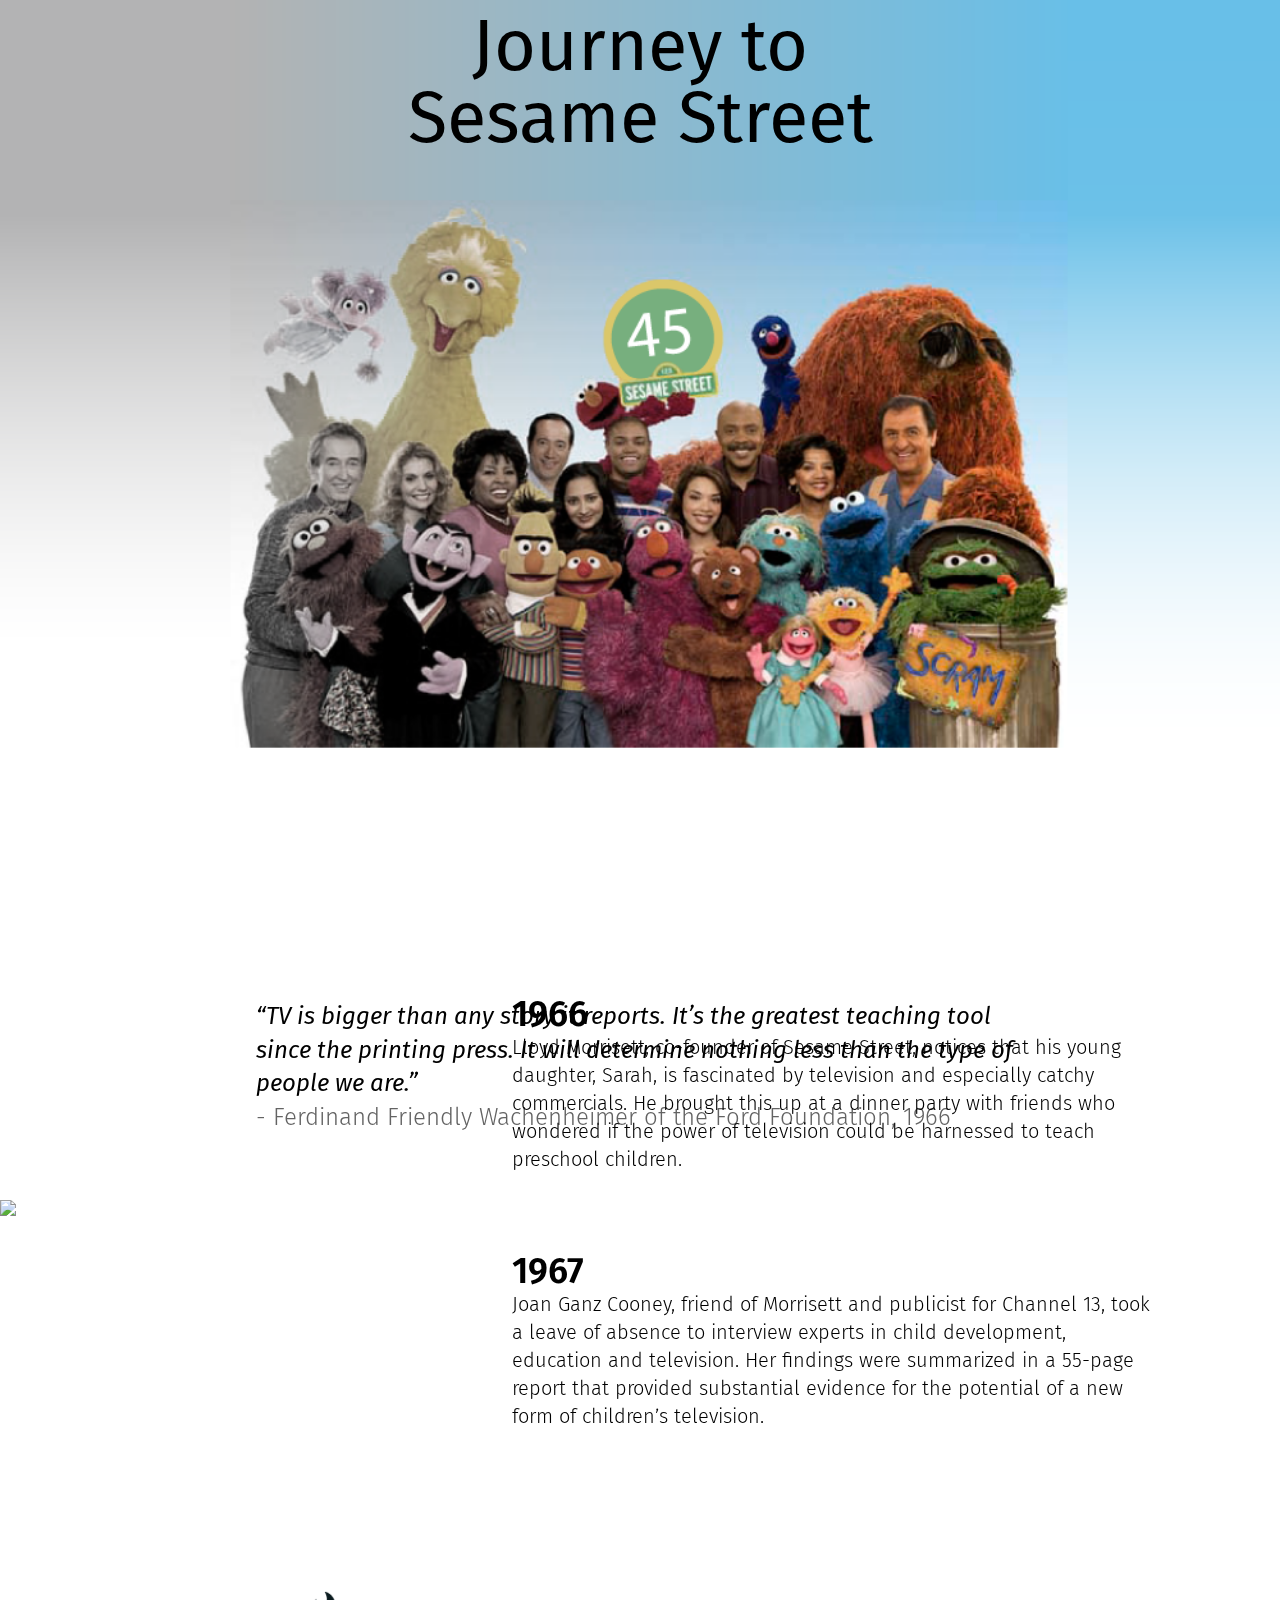
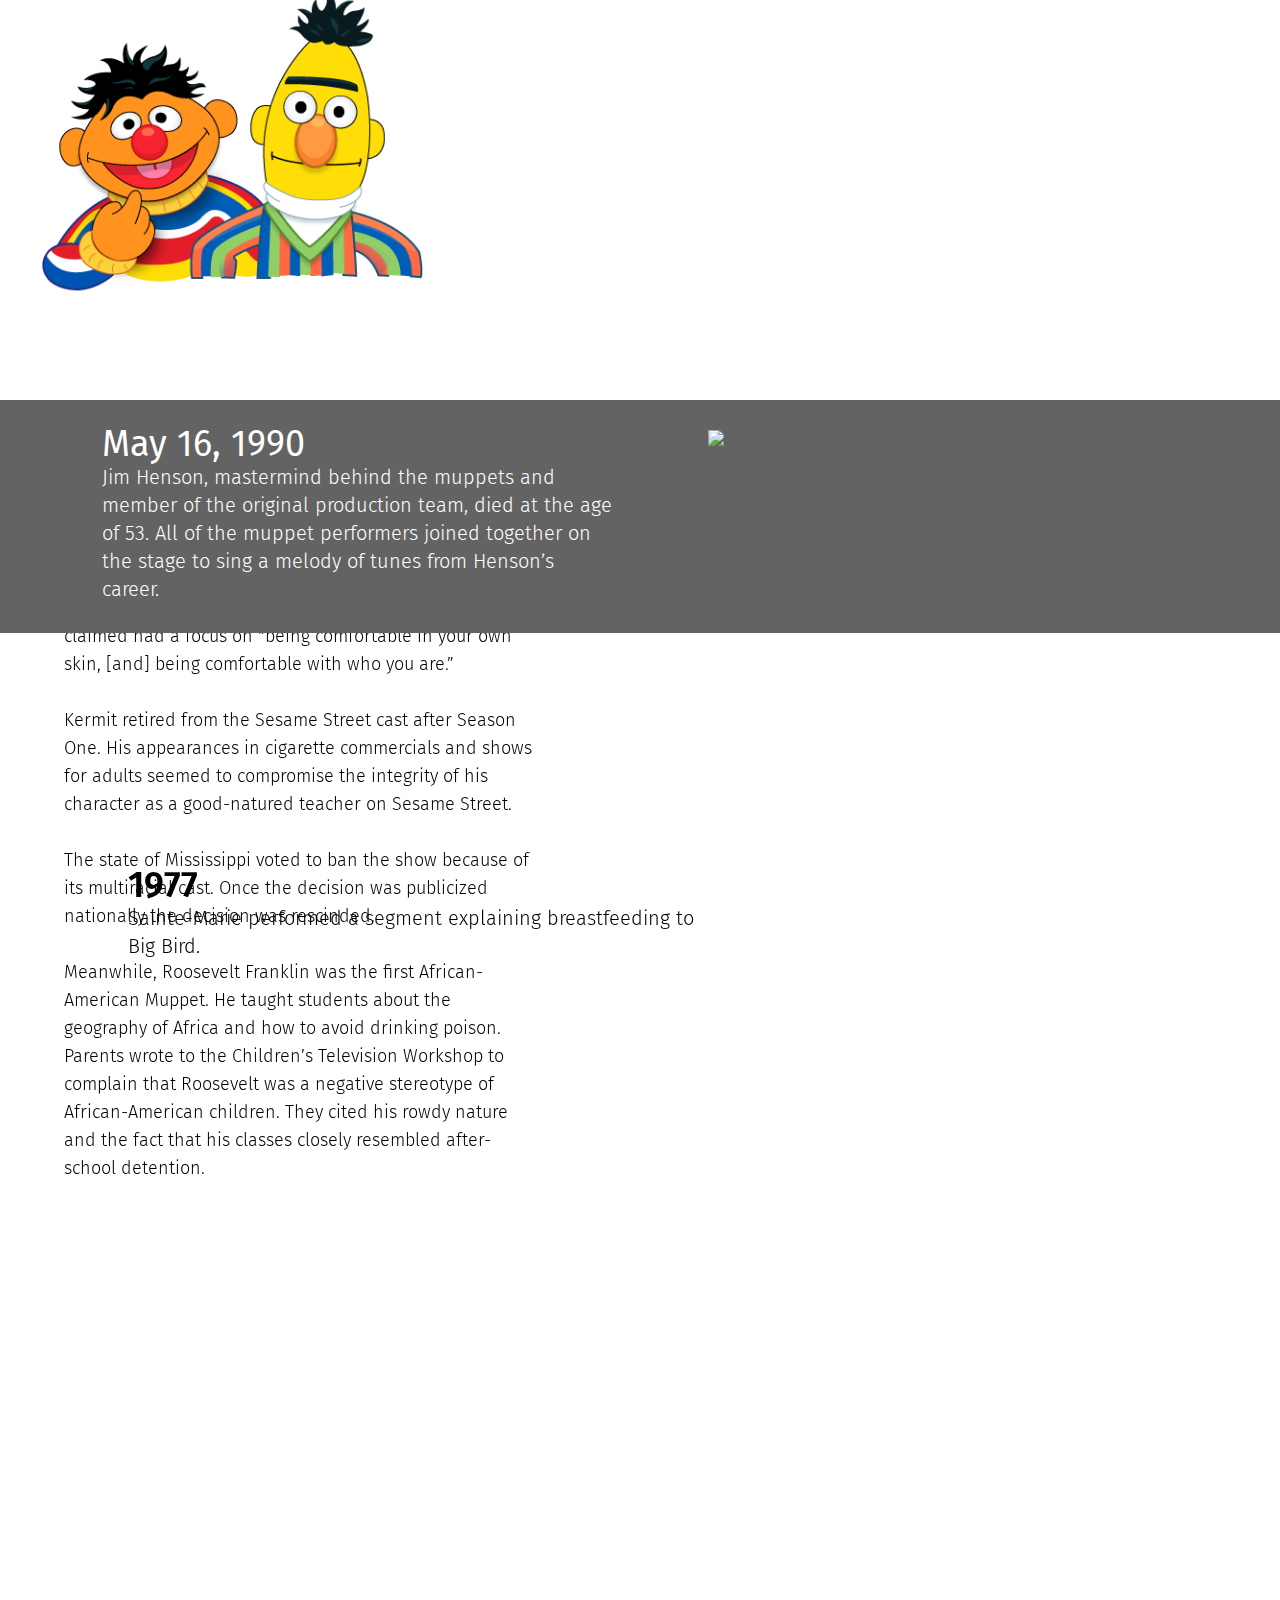
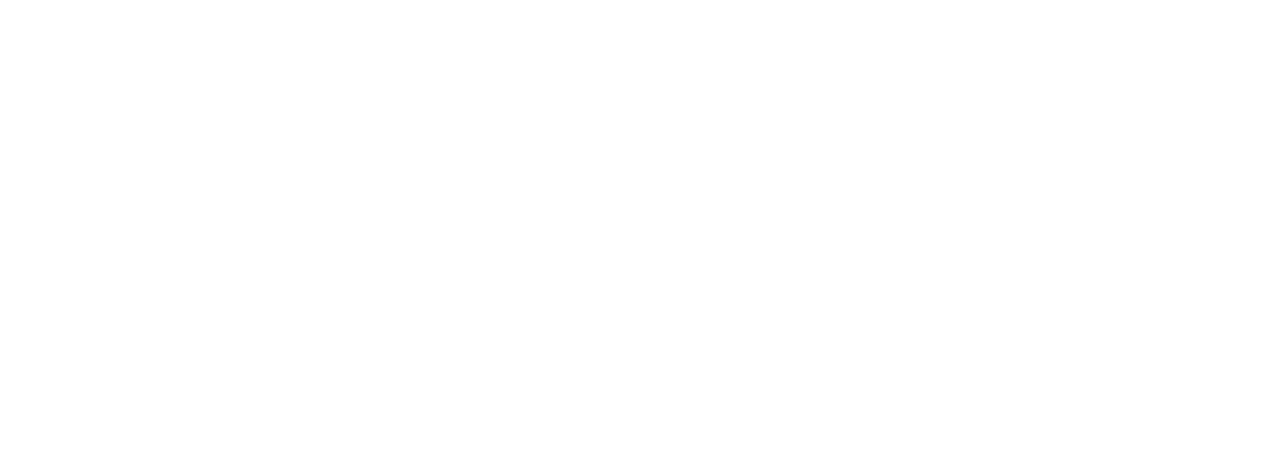
==== SesameStreet.html @ 7d5284cc "middle of story plus splash image for wordpress" ====
<!DOCTYPE HTML>
<html>
	<head>
		<title>History of Sesame Street</title>
		<meta http-equiv="content-type" content="text/html; charset=utf-8" />
		<meta name="description" content="" />
		<meta name="keywords" content="" />
		<!--[if lte IE 8]><script src="css/ie/html5shiv.js"></script><![endif]-->
		<script src="http://ajax.googleapis.com/ajax/libs/jquery/2.1.1/jquery.min.js"></script>
		<!-- Fira Sans font import -->
		<link href='http://fonts.googleapis.com/css?family=Fira+Sans:300,400,500,700,300italic,400italic,500italic,700italic' rel='stylesheet' type='text/css'>

		<!-- Custom styles for this template -->
    	<link href="styles.css" rel="stylesheet">
		
	</head>
	<body>
		<div class="intro" data-0="opacity:1;" data-300="opacity:.01;">
			<h1>Journey to<br>Sesame Street</h1>
		</div>
		
		<h4 class="quote" data-100="top:1000px;" data-300="top:100px;" data-400="top:100px;" data-600="top:-550px;"><em>“TV is bigger than any story it reports. It’s the greatest teaching
			tool since the printing press. It will determine nothing less than the type of people we are.”</em><br>
		- Ferdinand Friendly Wachenheimer of the Ford Foundation, 1966</h4>
		
		<img id="big-bird" src="images/big_bird.png" data-300="opacity:0;" data-600="opacity:1" data-900="opacity:0;">
		
		<h4 class="date" data-400="top:1000px;" data-500="top:100px;" data-580="top:100px;" data-640="top:-50px;" data-800="top:-1050px;"><strong>1966</strong><br>
			Lloyd Morrisett, co-founder of Sesame Street, notices that his young daughter, Sarah, is fascinated by television and especially catchy commercials. He brought this up at a dinner party with friends who wondered if the power of television could be harnessed to teach preschool children.<br><br><br><br>
			<strong>1967</strong><br>
			Joan Ganz Cooney, friend of Morrisett and publicist for Channel 13, took a leave of absence to interview experts in child development, education and television. Her findings were summarized in a 55-page report that provided substantial evidence for the potential of a new form of children’s television.
		</h4>
		<h4 class="quote" id="Cooney-quote" data-700="opacity:0;" data-850="opacity:1;" data-1000="opacity:0;">
			<em>“Anyone who has small television viewers at home can testify to the fascination that commercials hold for children. Parents report that their children learn to recite all sorts of advertising slogans, read product names on the screen and sing commercial jingles… 
			If we accept the premise that commercials are effective teachers, it is important to be aware of their characteristics, the most obvious being frequent repetition, clever visual presentation, brevity, and clarity.”</em><br>	
		- Joan Ganz Cooney, "The Potential Uses of Television in Preschool Education”</h4>
		<div class="date right" data-800="left:2400px;top:60px" data-1050="left:10px;top:60px" data-1150="top:60px" data-1350="top:-1500px">
			<h4><strong>1968</strong><br>
				The Children’s Television Workshop is founded by Morrisett and Cooney to produce an educational show that would be sculpted through research, preschool focus groups and a bit of creativity. The U.S. Department of Education provided half of the $8 million budget needed to sustain the initial research and first season of the show. The Carnegie Corporation, Ford Foundation and Corporation for Public Broadcasting provided the other half. The focus of the show was to make education accessible and engaging for urban or poor preschoolers whose parents might not have the time or resources to provide it for them. 
			</h4>
			<img id="budget" src="images/budget.png">
		</div>
		<img class="elmo-head" src="images/elmo_laying_head.svg" data-1050="top:1200px" data-1300="top:-750px">
		<div class="date first" data-1000="top:2000px" data-1220="top:60px" data-1280="top:60px" data-1570="top:-1500px">
			<strong>Nov. 10, 1969</strong><br>
				The first episode aired on PBS sponsored by the letters W, S and E, and the numbers 2 and 3. Gordon, a father figure on Sesame Street, introduces Sally, who is new to Sesame Street, to all of the characters.
			
			<div class="embed-container"><iframe src="http://www.youtube.com/embed/4Dc_91eUUSY?start=25" frameborder="0" allowfullscreen></iframe></div>
		</div>
		<div class="quote left" data-1200="top:140px;opacity:0" data-1250="top:140px;opacity:1" data-1300="top:140px;" data-1400="top:-300px">
			By the end of the first season, Sesame Street reached about 7 million children a day.
		</div>
		<h4 class="quote" data-1300="opacity:0;top:130px" data-1400="opacity:1;top:130px" data-1600="top:-1500px">
			<em>“For a preschool child in Harlem, the street is where the action is. From the vantage point of her apartment, the sidewalk outside must look like utopia... kids hollering, jumping double dutch, running through open hydrants, playing stickball…”</em><br>	
		- Jon Stone, original writer and producer of Sesame Street, 1969</h4>
		<div class="date right kermit" data-1150="top:2100px" data-1450="top:10px" data-1500="top:10px" data-1600="top:-2000px">
			<h4><strong>1970</strong><br>
				Kermit sang about "Bein' Green," which Sesame Street claimed had a focus on "being comfortable in your own skin, [and] being comfortable with who you are.”
				<br><br>
				Kermit retired from the Sesame Street cast after Season One. His appearances in cigarette commercials and shows for adults seemed to compromise the integrity of his character as a good-natured teacher on Sesame Street.
				<br><br>
			
				The state of Mississippi voted to ban the show because of its multiracial cast. Once the decision was publicized nationally the decision was rescinded.
				<br><br>
				Meanwhile, Roosevelt Franklin was the first African-American Muppet. He taught students about the geography of Africa and how to avoid drinking poison. Parents wrote to the Children’s Television Workshop to complain that Roosevelt was a negative stereotype of African-American children. They cited his rowdy nature and the fact that his classes closely resembled after-school detention.
			</h4>
			<div class='embed-container'><iframe src='http://www.youtube.com/embed/RIOiwg2iHio' frameborder='0' allowfullscreen></iframe></div>
		</div>
		<h4 class="date ducky" data-1510="opacity:0" data-1550="opacity:1" data-1580="opacity:1;left:20px" data-1750="left:2000px">
			<strong>1971</strong><br>
			Ernie’s Rubber Ducky song soared to No. 11 on the Billboard Top 40 chart. This popularity was unheard of for children’s television at the time.

			<div class='embed-container'><iframe src='http://www.youtube.com/embed/Mh85R-S-dh8' frameborder='0' allowfullscreen></iframe></div>
		</h4>
		<div class="date right snuffy" data-1530="left:-1600px;top:0px" data-1650="left:10px;top:0px" data-1690="left:10px;top:0px" data-1730="top:-1500px">
			<h4><strong>Nov. 8, 1971</strong><br>
				Snuffleupagus was introduced to the show. He was originally cast as Big Bird’s Eeyore-like imaginary friend. Big Bird was frustrated when his attempts to introduce Snuffleupagus to the adult cast failed repeatedly. Snuffleupagus was finally introduced to the rest of the cast in 1985.
			<div class='embed-container'><iframe src='http://www.youtube.com/embed/IljulhPeC6M' frameborder='0' allowfullscreen></iframe></div></h4>
			
			<img src="images/snuffy.svg">
		</div>
		<div class="date right" data-1610="top:2000px" data-1720="top:0px" data-1760="top:0px" data-1810="top:-1500px">
			<h4><strong>Dec. 3, 1978</strong><br>
				Christmas Eve on Sesame Street. Channeling the concerns of an urban child, Big Bird worried that Santa would not be able to fit through the small chimney in Gordon and Susan’s brownstone.
				<div class='embed-container'><iframe src='http://www.youtube.com/embed/2fiAWe6Cljk' frameborder='0' allowfullscreen></iframe></div>
			</h4>
		</div>
		<div class="date right marie" data-1710="top:2000px" data-1780="top:60px" data-1830="top:60px" data-1920="top:-1500px">
			<h4><strong>1975</strong><br>
				Buffy Sainte-Marie was the first Native American to join the Sesame Street cast.
				<div class='embed-container'><iframe src='http://www.youtube.com/embed/LXkM11kp_tg' frameborder='0' allowfullscreen></iframe></div>
			<br><strong>1977</strong><br>
				Sainte-Marie performed a segment explaining breastfeeding to Big Bird.
				<div class='embed-container'><iframe src='http://www.youtube.com/embed/7-L-Fg7lWgQ' frameborder='0' allowfullscreen></iframe></div> 
			</h4>
			<div class="quote">
				<em>“Sesame Street was both magic and real. It not only presented characters that were all different shades of people-color, they also created characters whose diversity was of an emotional-behavioral nature.”</em><br>				- Buffy Sainte-Marie
			</div>
		</div>
		<img class="cookie" src="images/zoe.png" data-1800="right:-800px" data-1920="right:40px" data-2000="right:240px" data-2300="right:2000px">
		<div class="date right" data-1870="opacity:0;top:80px" data-1920="opacity:1;top:80px" data-1950="opacity:1;top:80px" data-2050="opacity:0;top:80px">
			<h4><strong>1979</strong><br>
				Sesame Street's stated focus was accessibility to low-income children. By this point, more than 90% of children in low-income areas were watching the show.
				<br><br>
				Also that year, Linda Bove joined the Sesame Street cast as a deaf character who communicated through American Sign Language. Over time, other characters also began signing as they spoke.
				<div class='embed-container'><iframe src='http://www.youtube.com/embed/GbfMzPuqSro' frameborder='0' allowfullscreen></iframe></div>
			</h4>
		</div>
		<img class="zoe" src="images/zoe.png" data-1950="top:80px;left:-800px" data-2080="top:80px;left:0px" data-2170="top:80px;left:0px" data-2300="top:80px;left:-800px">
		<div class="date" data-1990="top:2000px" data-2090="top:80px;right:40px" data-2130="top:80px;right:40px"  data-2330="top:-1800px;right:2300px">
			<h4><strong>1983</strong><br>
				Zoe the muppet was introduced as a feminist role model for women behind the scenes as well as those watching the show. Previous female characters had minimal or weak roles, including Grundgetta, Oscar’s wife and mousey Prairie Dawn.
				<div class='embed-container'><iframe src='http://www.youtube.com/embed/7v9hFWy86Ok' frameborder='0' allowfullscreen></iframe></div>
			</h4>
		</div>
		<div class="date hooper" data-2000="top:60px;left:1840px" data-2200="top:60px;left:40px" data-2390="top:60px;left:-1800px">
			<h4><strong>Thanksgiving, 1983</strong><br>
				Sesame Street addressed death when actor Will Lee, who played Mr. Hooper, died in 1982. Sesame Street producers debated whether to cast a replacement or remove the role from the show. Opting for the latter, adult characters on the show took this opportunity to explain death to Big Bird, who didn't understand why Mr. Hopper wasn't coming back. The show caused a stir among parents who believed their children were still too young to be burdened by death.
				<div class='embed-container'><iframe src='http://www.youtube.com/embed/gxlj4Tk83xQ?start=80' frameborder='0' allowfullscreen></iframe></div>
			</h4>
		</div>
		<div class="date snuffle2" data-2080="top:40px;left:1840px" data-2280="top:40px;left:40px" data-2470="top:40px;left:-1800px">
			<h4><strong>1985</strong><br>
				<div class='embed-container'><iframe src='http://www.youtube.com/embed/VKgRddCCkmo' frameborder='0' allowfullscreen></iframe></div>
				Snuffleupagus was finally introduced to the rest of the cast when a connection was drawn between the character and pedophilia. The writers worried that children would think that their parents wouldn’t believe them if they had been sexually abused and would internalize it instead.

			</h4>
		</div>
		<div class="date" data-2150="top:60px;left:1840px" data-2350="top:60px;left:40px;opacity:1" data-2440="top:60px;opacity:0">
			<h4><strong>1987</strong><br>
				The first wedding on Sesame Street. Maria, a Puerto Rican character, married Luis, a hispanic character, as the priest explained marriage in terms that preschoolers would understand.
				<div class='embed-container'><iframe src='http://www.youtube.com/embed/HAm4UIb0Eyw?start=560' frameborder='0' allowfullscreen></iframe></div>
			</h4>
		</div>
		<div class="henson-death" data-2250="top:2000px;" data-2440="top:60px" data-2500="top:60px" data-2630="top:-1600px">
			<h4 style="float:left"><strong style="color:#ffffff">May 16, 1990</strong><br>
			 Jim Henson, mastermind behind the muppets and member of the original production team, died at the age of 53. All of the muppet performers joined together on the stage to sing a melody of tunes from Henson’s career. <a href="http://youtu.be/KSE1Mtnnm4Y?t=11m10shttp://youtu.be/KSE1Mtnnm4Y?t=11m10s"></a>
			</h4>
			<img style="float:left;width:30%;margin:30px" src="images/jim+muppets.jpg">
		</div>
		<img class="be" src="images/bert_ernie.png" data-2390="bottom:-1000px;left:40px" data-2490="bottom:-200px;left:40px" data-2590="bottom:0px;left:40px" data-2680="bottom:2300px">
		<div class="date left ernie" data-2550="opacity:0" data-2590="opacity:1;bottom:30px"  data-2690="bottom:2300px">
			<h4><strong>1993</strong>
				Since the first season of the show, some audiences suspected that Bert and Ernie were more than roommates. In 1993, Sesame Street's producers stated that Bert and Ernie "did not portray a gay couple, and there were no plans for them to do so in the future. Like all the Muppets created for Sesame Street, they were designed to help educate preschoolers. Bert and Ernie are characters who help demonstrate to children that despite their differences, they can be good friends."
				<div class='embed-container'><iframe src='http://www.youtube.com/embed/71olbMlFIXI' frameborder='0' allowfullscreen></iframe></div>
			</h4>
		</div>
		<div class="date left elmo" data-2570="opacity:0" data-2650="opacity:1;top:50px" data-2750="top:-1600px">
			<h4><strong>1999</strong><br>
				Elmo had grown quite popular in recent years, having been a background character since the 1980s. Elmo’s World was introduced as a show-within-a-show with a “stream of consciousness” feel to it, as if a child’s squiggly crayon drawing was coming to life. Since the debut of his own segment, Elmo receives more screen time on Sesame Street than any other character. Elmo is an “exuberant, inquisitive, trusting, innocent, playful star.”
				<div class='embed-container'><iframe src='http://www.youtube.com/embed/3gt6cHooI6M' frameborder='0' allowfullscreen></iframe></div>
			</h4>
			<img src="images/elmo_laying.png" data-2570="opacity:0" data-2620="opacity:1;" data-2670="opacity:0;">
			<img src="images/elmo_waving.png" data-2620="opacity:0" data-2670="opacity:1;" data-2720="opacity:0;">
			<img src="images/elmo_excited.png" data-2670="opacity:0" data-2720="opacity:1;" data-2770="opacity:0;">
		</div>
		<div class="date right" data-2570="opacity:0" data-2650="opacity:1;">
			<h4><strong>2001<strong>
				Sesame Street addressed preschoolers’ fears and confusion about 9/11 when Elmo visited a fire station. The episode is dedicated to Lt. Robert Nagel, who died during 9/11.
				<div class='embed-container'><iframe src='http://www.youtube.com/embed/EyC4lG0IliU' frameborder='0' allowfullscreen></iframe></div>
			</h4>
		</div>



			





		<script type="text/javascript" src="skrollr.min.js"></script>
    	<script type="text/javascript">
    		var s = skrollr.init();
    		$(document).ready(function() {
    			if ($("body").width() < 802) {
    				$(".responsive-wrapper").html();
    			}
    		});
    	</script>
    </body>
</html>
---- styles.css ----
html, body, div, span, applet, object, iframe,
h1, h2, h3, h4, h5, h6, p, blockquote, pre,
a, abbr, acronym, address, big, cite, code,
del, dfn, em, img, ins, kbd, q, s, samp,
small, strike, strong, sub, sup, tt, var,
b, u, i, center,
dl, dt, dd, ol, ul, li,
fieldset, form, label, legend,
table, caption, tbody, tfoot, thead, tr, th, td,
article, aside, canvas, details, embed, 
figure, figcaption, footer, header, hgroup, 
menu, nav, output, ruby, section, summary,
time, mark, audio, video {
	margin: 0;
	padding: 0;
	border: 0;
	font-size: 100%;
	font: inherit;
	vertical-align: baseline;
	font-family: 'Fira Sans', sans-serif;
}
/* HTML5 display-role reset for older browsers */
article, aside, details, figcaption, figure, 
footer, header, hgroup, menu, nav, section {
	display: block;
}
body {
	line-height: 1;
}
ol, ul {
	list-style: none;
}
blockquote, q {
	quotes: none;
}
blockquote:before, blockquote:after,
q:before, q:after {
	content: '';
	content: none;
}
table {
	border-collapse: collapse;
	border-spacing: 0;
}

.intro {
	background: url(images/group_fade_larger.png) top no-repeat;
	background-size: 100%;
	width:100%;
	position:fixed;
	top:-80px;
	height:1000px;
}
	.intro h1 {
		margin-top:60px;
	}
	.intro img {
		margin:170px 45% 0 45%;
		width:90px;
	}

.quote {
	position:fixed;
	font-size:24px;
	width:60%;
	margin:0 20%;
	line-height:1.4em;
	color:#636363;
	font-weight: 300;
}
	.quote em {
		font-style: italic;
		color:#000;
		font-weight: 400;
	}
h1 {
	font-size:72px;
	width:60%;
	margin:0 20%;
	padding:30px 0;
	text-align: center;
	color:#000;
}
#big-bird {
	position: fixed;
	width:40%;
	left:0;
	bottom:0;
}

.date {
	position:fixed;
	font-size:20px;
	width:50%;
	margin:0 10% 0 40%;
	line-height:1.4em;
	font-weight: 300;
}
strong {
	font-weight:600;
	color:#000;
	font-size:36px;
}

#Cooney-quote {
	top:100px;
}
.right {
	padding-left:5%;
	margin-top:60px;
	margin-left:0;
	width:90%;
	float:left;
	font-size:20px;
}
	.right h4 {
		width:60%;
		float:left;
	}
	.right img{
		float:left;
		width:30%;
		margin-left:5%;
	}

.elmo-head {
	width:30%;
	position: fixed;
}
.left {
	width:30%;
	margin-left:5%;
	color:#ed1c24;
}
.kermit h4 {
	margin-right:40px;
	width:41%;
	font-size:18px;
}

.ducky {
	width:60%;
	margin:30px 20%;

}
.snuffy h4 {
	width:50%;
}
.snuffy img {
	width:40%;

}

.marie {
	width:90%;
	margin:0 5%;
}
.marie h4 {
	width:50%;
	float:left;
	position: relative;

}
.marie .quote {
	position: relative;
	float:right;
	width:30%;
	margin-right:6%;
	margin-left:3%;
	font-size: 20px;
	padding-top:30px;
}
.cookie {
	position:fixed;
	top:160px;
}

.zoe {
	display: none;
}

.henson-death {
	position:fixed;
	font-size:20px;
	width:100%;
	margin:0;
	line-height:1.4em;
	background-color:#636363;
	color:#ffffff;
	font-weight:300;
}
.henson-death h4 {
	width:40%;
	margin:30px 5% 30px 8%;
}
.henson-death strong {
	font-weight:400;
}

.be {
	width:30%;
	position:fixed;
}
.ernie {
	color:#000000;
	right:0;
	bottom:30px;
	width:50%;
}

.ernie img {
	float:left;
	width:28;
	margin:- ;
}
.elmo {
	color:#000;
	width:50%;
	top:50px;
	margin-left:8%;

}

.elmo img {
	position:fixed;
	bottom:30px;
	right:20px;
}

/* making YouTube video dimensions responsive */

.embed-container { 
	position: relative; 
	padding-bottom: 56.25%; 
	height: 0; 
	overflow: hidden; 
	max-width: 100%; 
	height: auto; 
	margin-top:30px;
}

.embed-container iframe, .embed-container object, .embed-container embed { 
	position: absolute;
	top: 0;
	left: 0;
	width: 100%;
	height: 100%;
}




@media only screen and (max-width: 900px) {
	.intro {
		top:0;
	}
		.intro h1 {
			margin-top:0;
		}
	    .intro img {
			margin:140px 45% 0 45%;
			width:60px;
		}
	.right h4 {
		width:50%;
		float:left;
		font-size:18px;
		line-height:1.5em;
	}
	.kermit h4 {
		margin-right:40px;
		width:50%;
	}
	.right img{
		float:left;
		width:40%;
		margin-left:5%;
	}
	.kermit h4 {
		width:90%;
	}
	.kermit .embed-container {
		float:left;
		width:90%;
		margin:30px 5%;
	}
	.marie .quote {
		position: relative;
		float:right;
		width:90%;
		margin-right:5%;
		margin-left:5%;
		font-size: 18px;
	}
	.zoe {
		display: inline-block;
		position:fixed;
		width:20%;
	}
}

@media only screen and (max-width: 800px) {
	h1 {
    	font-size:48px;
    }
    .right h4, .right img {
		width:95%;
		margin-left:2%;
	}
	.snuffy {
		width:1200px;
		padding-left:0;
	}
	.snuffy h4 {
		width:35%;
	}
	.snuffy img {
		width:30%;
		margin-left:3%;
	}
	#budget, .left {
		display:none;
	}
	.first {
		width:80%;
		margin:0 10%;
	}
	.cookie {
		display:none;
	}
	
}

@media only screen and (max-width: 600px) {
    .intro {
        background: url(images/group_fade_smaller.png) top no-repeat;
        background-size: 100%;
    }
    	.intro img {
			margin:100px 40% 0 40%;
		}
    h1 {
    	font-size:36px;
    	width:90%;
		margin:0 5%;
    }
    #big-bird {
    	left:-30px;
		width:50%;
	}
	.date, .quote {
		font-size:18px;
	}
	#Cooney-quote {
		top:40px;
		margin:0 10%;
		width:80%;
		font-size:16px;
	}
	.zoe {
		width:30%;
	}
	.hooper, .snuffle2 {
		width:80%;
	}
		.hooper strong {
			font-size: 24px;
		}
}
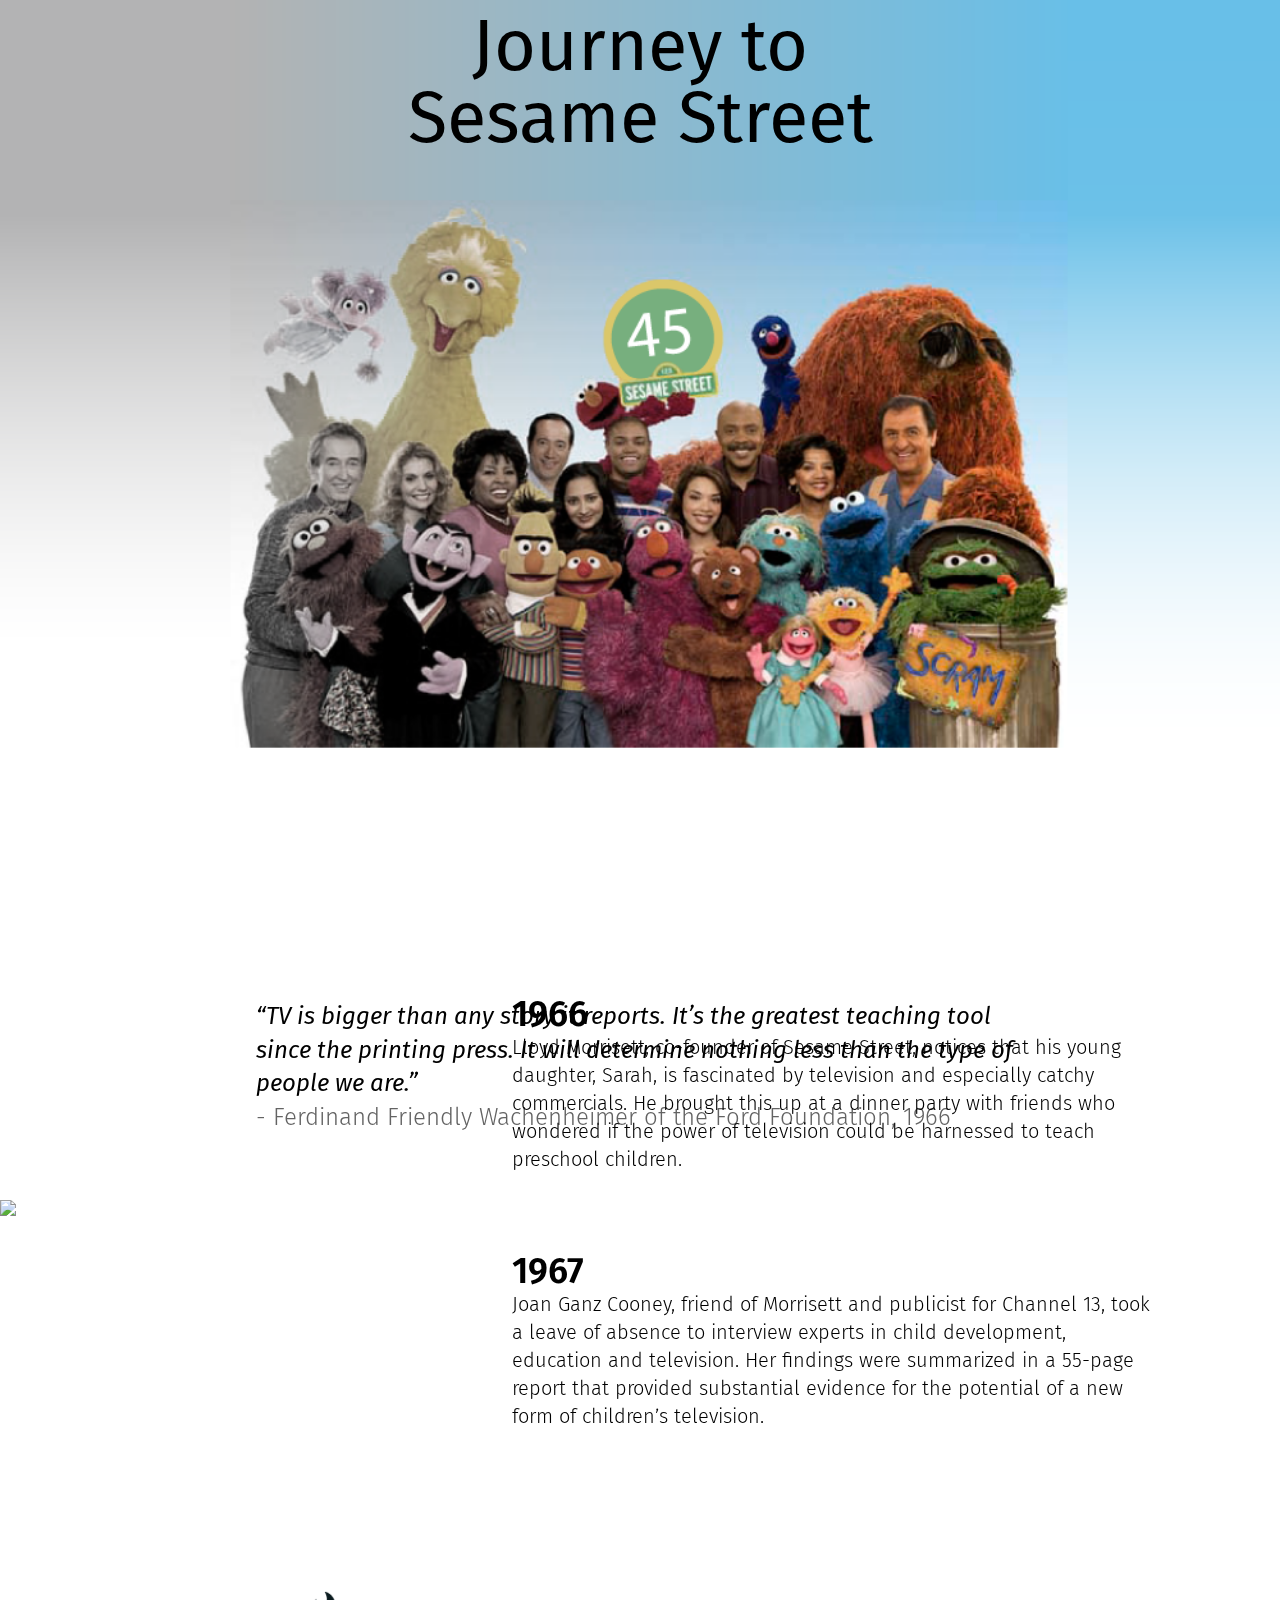
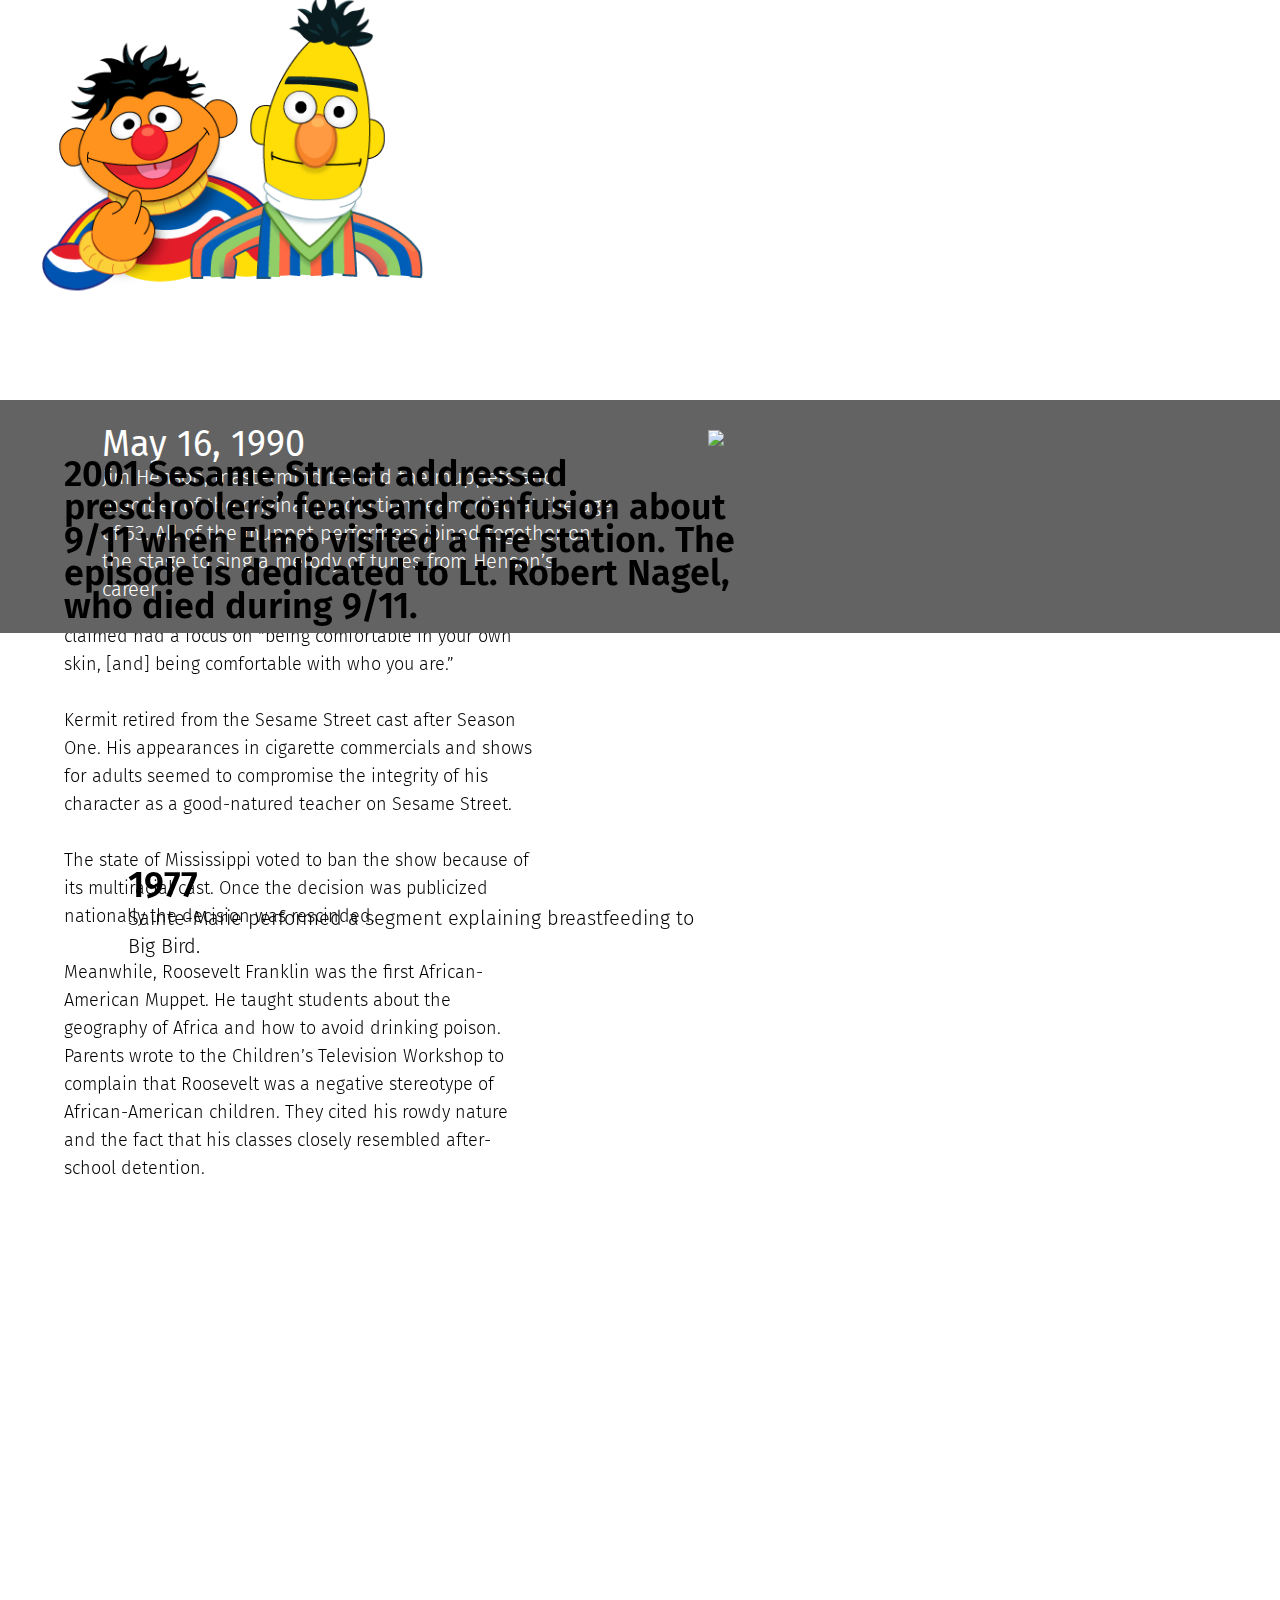
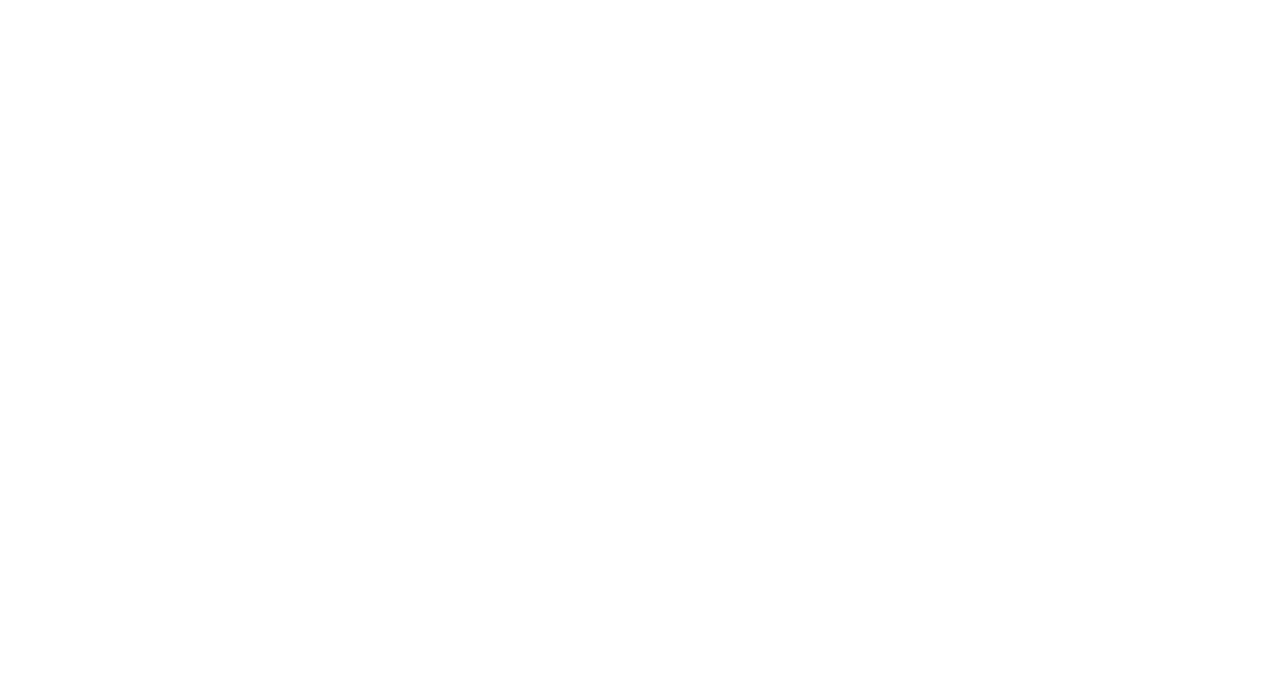
==== commit 105d7330: "image for Wordpress" ====
--- a/SesameStreet.html
+++ b/SesameStreet.html
@@ -145,19 +145,25 @@
 				<div class='embed-container'><iframe src='http://www.youtube.com/embed/71olbMlFIXI' frameborder='0' allowfullscreen></iframe></div>
 			</h4>
 		</div>
-		<div class="date left elmo" data-2570="opacity:0" data-2650="opacity:1;top:50px" data-2750="top:-1600px">
+		<div class="date left elmo" data-2600="opacity:0" data-2650="opacity:1;top:50px" data-2750="top:-1600px">
 			<h4><strong>1999</strong><br>
 				Elmo had grown quite popular in recent years, having been a background character since the 1980s. Elmo’s World was introduced as a show-within-a-show with a “stream of consciousness” feel to it, as if a child’s squiggly crayon drawing was coming to life. Since the debut of his own segment, Elmo receives more screen time on Sesame Street than any other character. Elmo is an “exuberant, inquisitive, trusting, innocent, playful star.”
 				<div class='embed-container'><iframe src='http://www.youtube.com/embed/3gt6cHooI6M' frameborder='0' allowfullscreen></iframe></div>
 			</h4>
-			<img src="images/elmo_laying.png" data-2570="opacity:0" data-2620="opacity:1;" data-2670="opacity:0;">
-			<img src="images/elmo_waving.png" data-2620="opacity:0" data-2670="opacity:1;" data-2720="opacity:0;">
-			<img src="images/elmo_excited.png" data-2670="opacity:0" data-2720="opacity:1;" data-2770="opacity:0;">
+			<img src="images/elmo_laying.png" data-2500="opacity:0" data-2550="opacity:1;" data-2600="opacity:0;">
+			<img src="images/elmo_waving.png" data-2550="opacity:0" data-2600="opacity:1;" data-2650="opacity:0;">
+			<img src="images/elmo_excited.png" data-2600="opacity:0" data-2650="opacity:1;" data-2700="opacity:0;">
 		</div>
-		<div class="date right" data-2570="opacity:0" data-2650="opacity:1;">
+		<div class="date right" data-2700="top:2000px" data-2800="top:50px">
 			<h4><strong>2001<strong>
 				Sesame Street addressed preschoolers’ fears and confusion about 9/11 when Elmo visited a fire station. The episode is dedicated to Lt. Robert Nagel, who died during 9/11.
 				<div class='embed-container'><iframe src='http://www.youtube.com/embed/EyC4lG0IliU' frameborder='0' allowfullscreen></iframe></div>
+			</h4>
+		</div>
+		<div class="date right" data-2800="top:60px;left:2200px" data-2900="top:60px;left:40px" data-3000="top:60px;left:-2000px">
+			<h4><strong>2002</strong><br>
+				The South African edition of Sesame Street introduced Kami, a 5-year-old HIV-positive character whose mother died of AIDS. Critics immediately sent angry letter to producers, saying the show was promoting homosexuality and prematurely educating children on the disease. A few years later former President Bill Clinton appeared with Kami in a PSA about HIV/AIDS.
+				<div class='embed-container'><iframe src='http://www.youtube.com/embed/9eXlNn-C8BY' frameborder='0' allowfullscreen></iframe></div>
 			</h4>
 		</div>
 
--- a/styles.css
+++ b/styles.css
@@ -211,12 +211,10 @@
 .ernie img {
 	float:left;
 	width:28;
-	margin:- ;
 }
 .elmo {
 	color:#000;
 	width:50%;
-	top:50px;
 	margin-left:8%;
 
 }
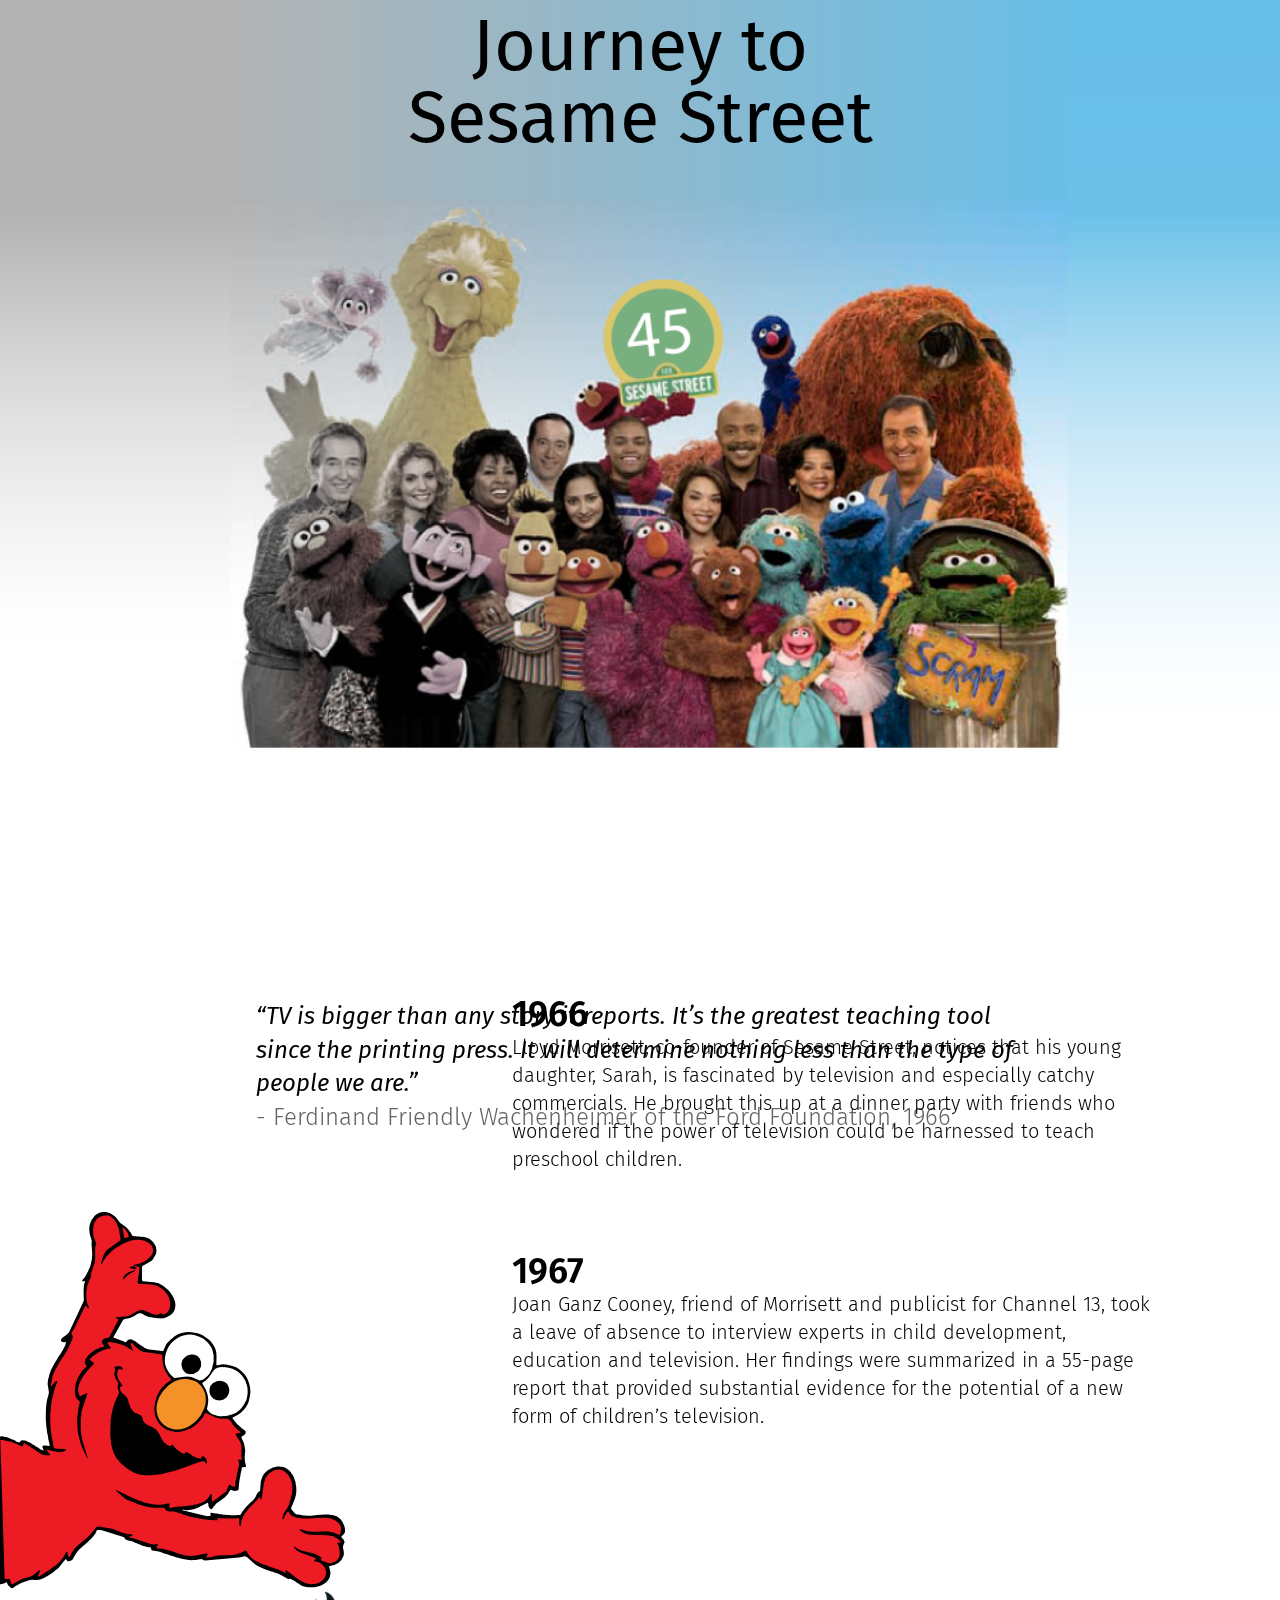
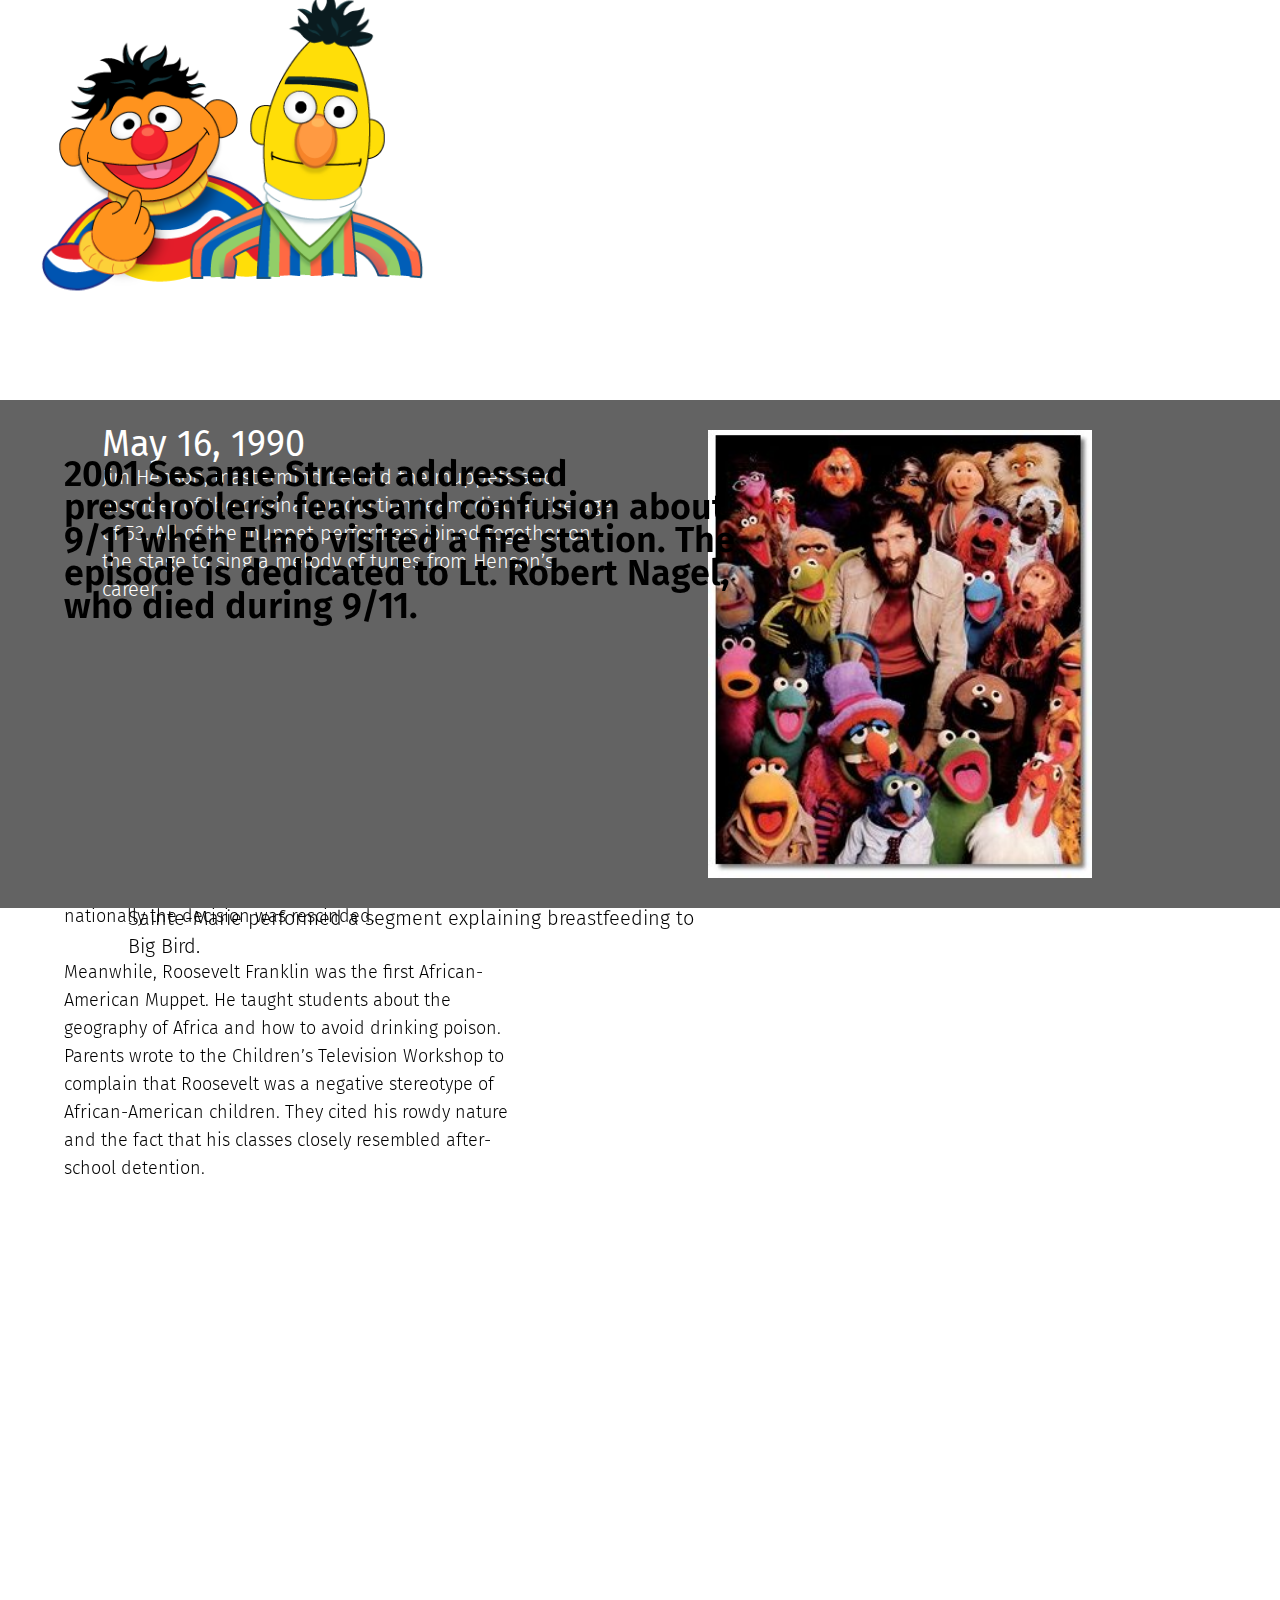
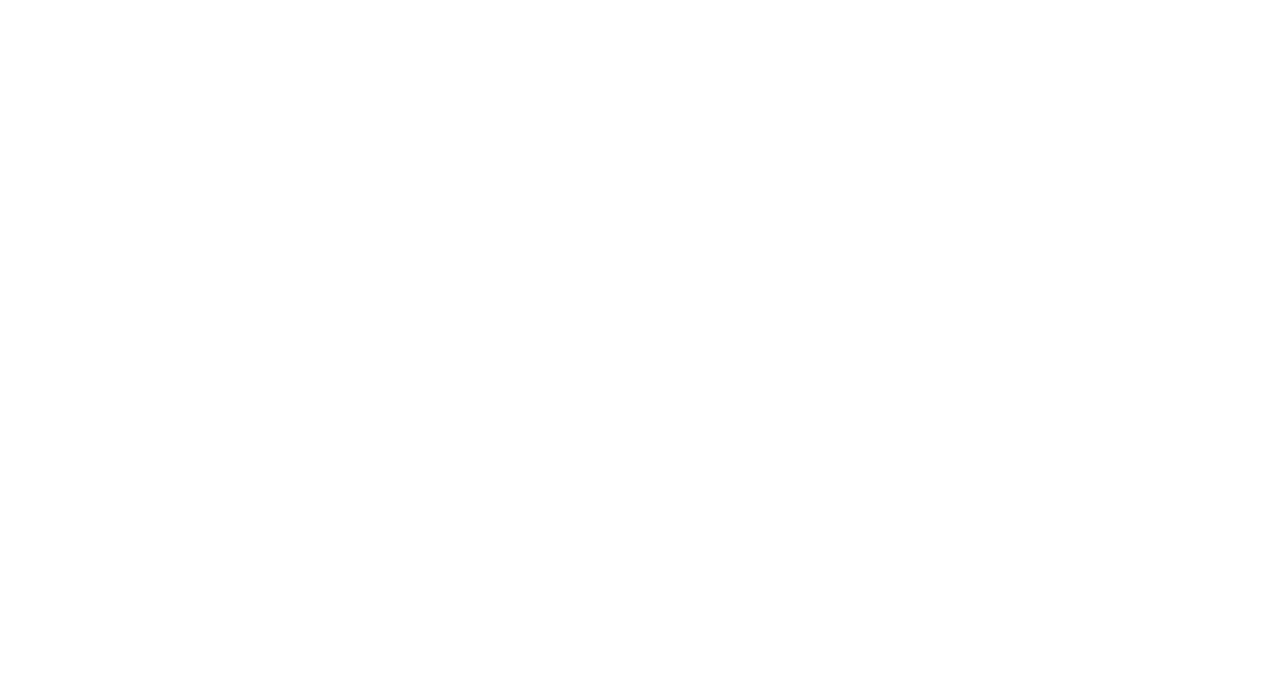
==== commit c49131c7: "Wordpress image" ====
--- a/SesameStreet.html
+++ b/SesameStreet.html
@@ -154,7 +154,7 @@
 			<img src="images/elmo_waving.png" data-2550="opacity:0" data-2600="opacity:1;" data-2650="opacity:0;">
 			<img src="images/elmo_excited.png" data-2600="opacity:0" data-2650="opacity:1;" data-2700="opacity:0;">
 		</div>
-		<div class="date right" data-2700="top:2000px" data-2800="top:50px">
+		<div class="date right" data-2600="top:2000px" data-2700="top:50px">
 			<h4><strong>2001<strong>
 				Sesame Street addressed preschoolers’ fears and confusion about 9/11 when Elmo visited a fire station. The episode is dedicated to Lt. Robert Nagel, who died during 9/11.
 				<div class='embed-container'><iframe src='http://www.youtube.com/embed/EyC4lG0IliU' frameborder='0' allowfullscreen></iframe></div>
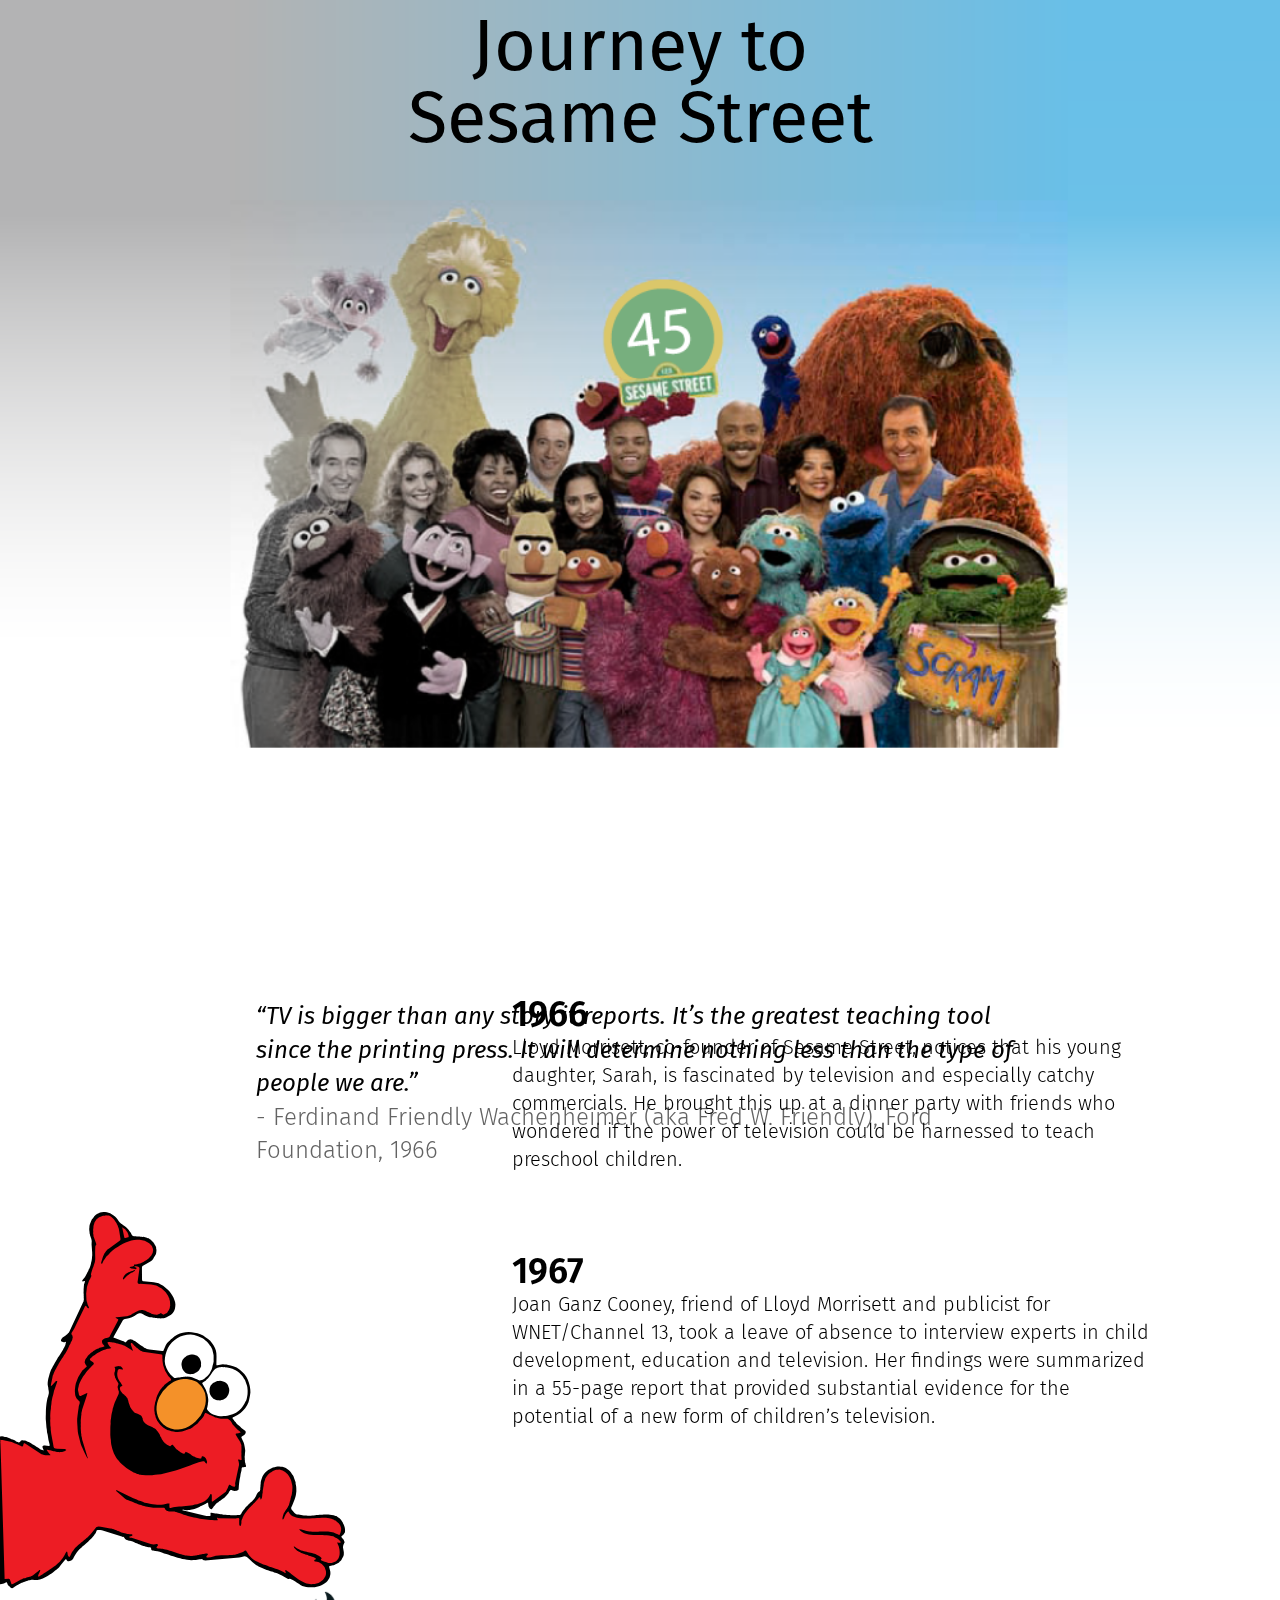
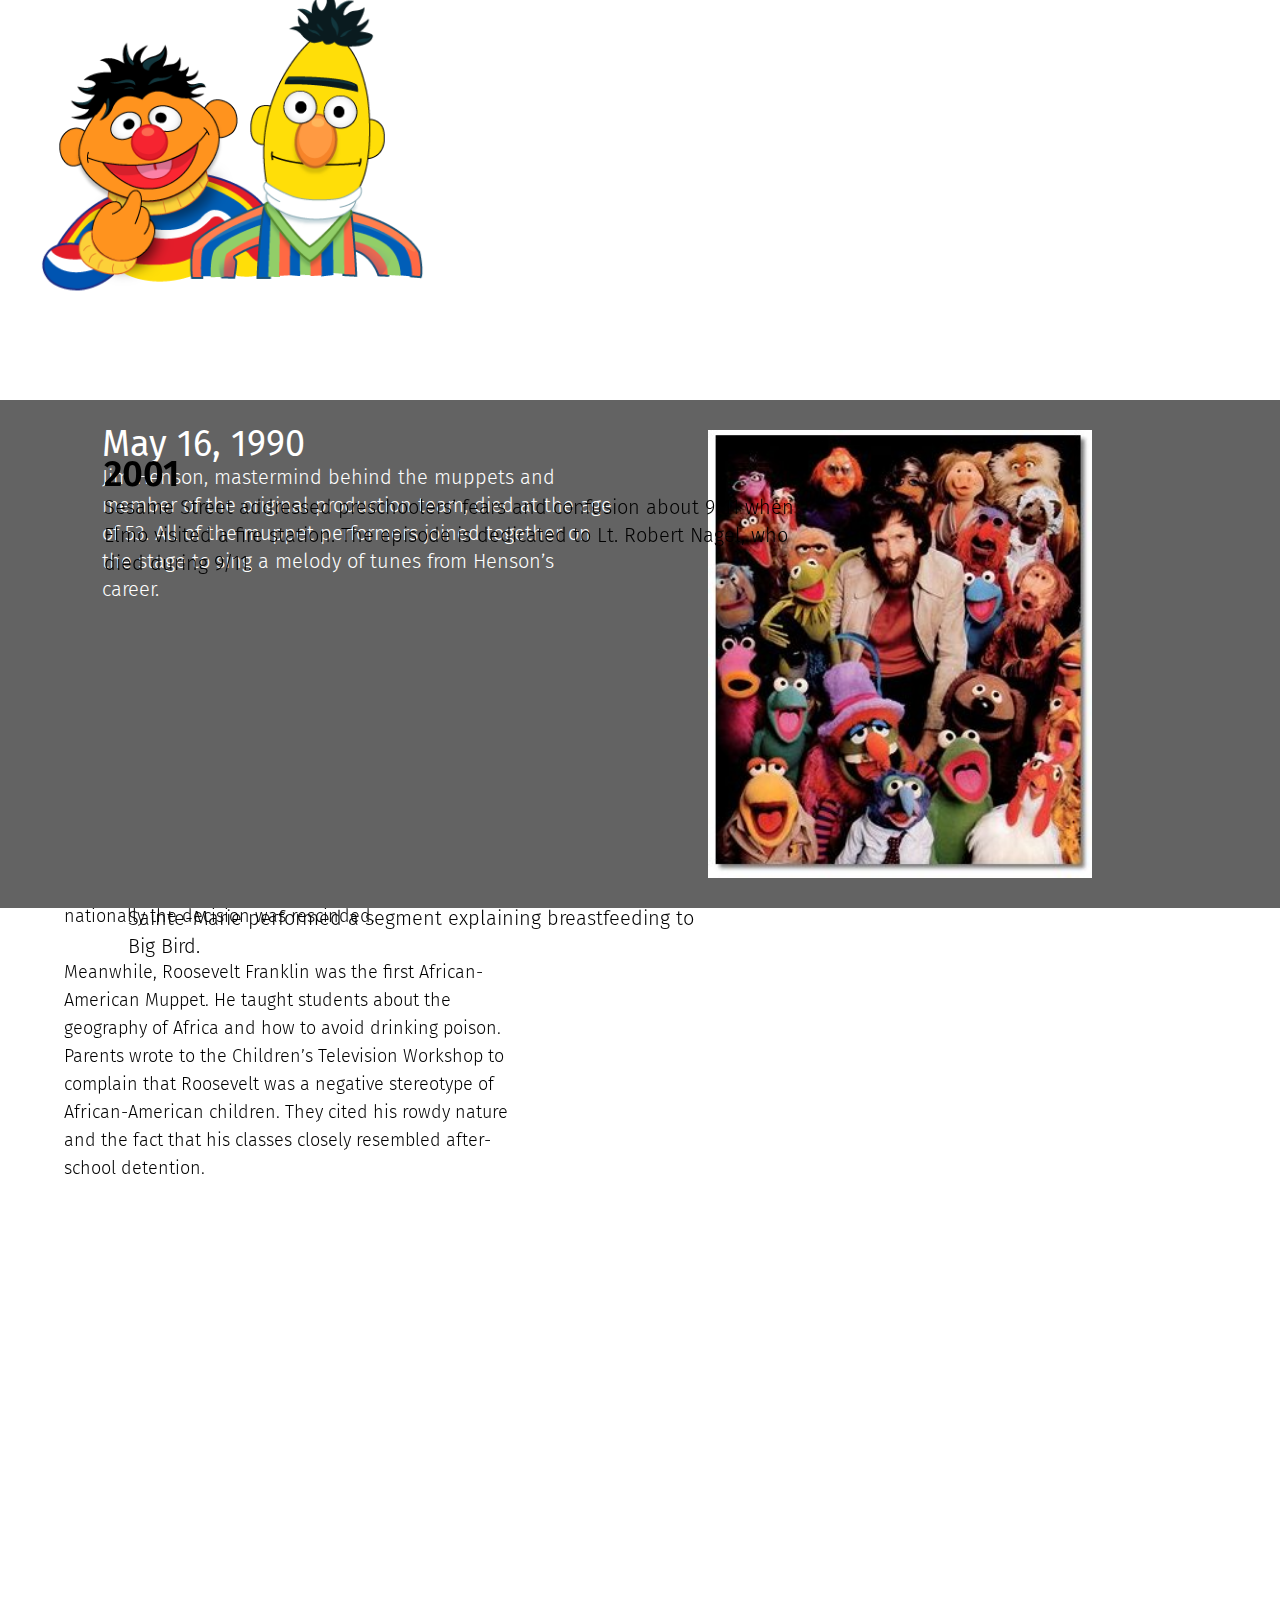
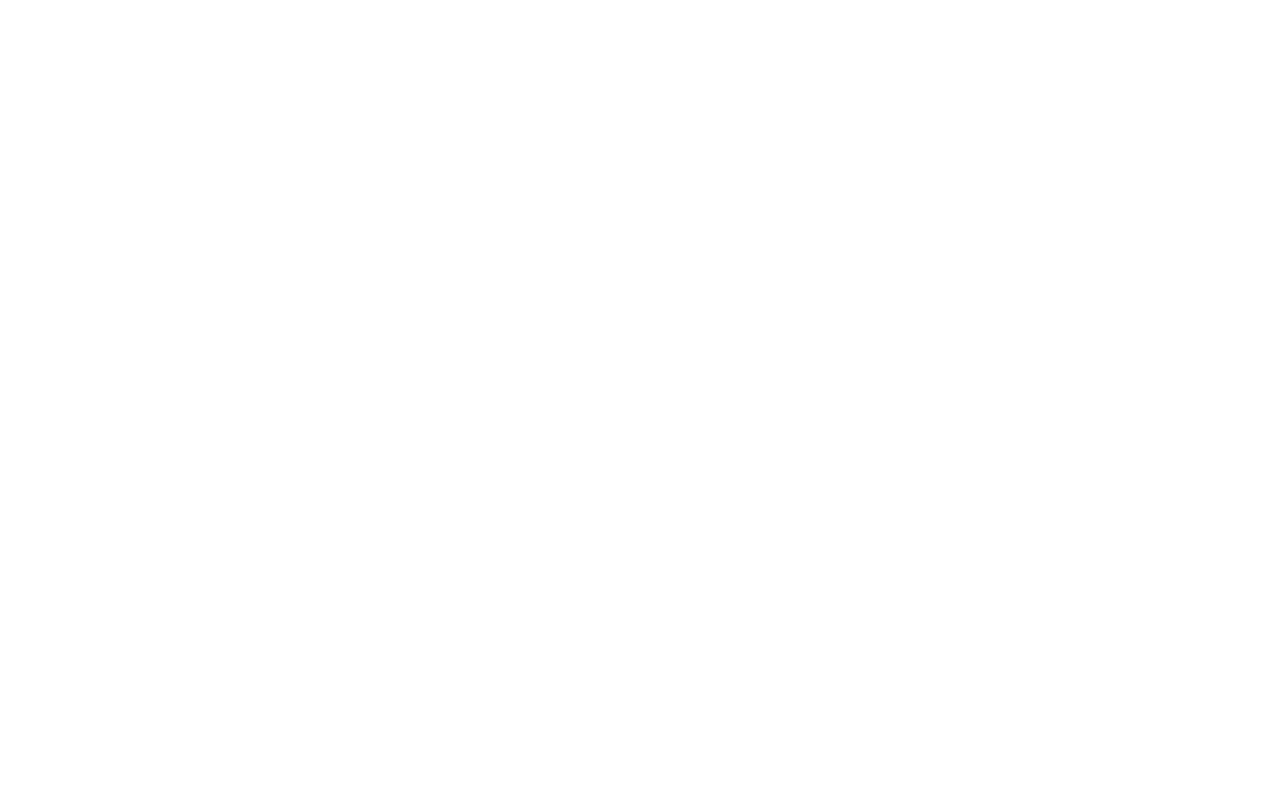
==== commit 0fa7a9fd: "the latest" ====
--- a/SesameStreet.html
+++ b/SesameStreet.html
@@ -21,14 +21,14 @@
 		
 		<h4 class="quote" data-100="top:1000px;" data-300="top:100px;" data-400="top:100px;" data-600="top:-550px;"><em>“TV is bigger than any story it reports. It’s the greatest teaching
 			tool since the printing press. It will determine nothing less than the type of people we are.”</em><br>
-		- Ferdinand Friendly Wachenheimer of the Ford Foundation, 1966</h4>
+		- Ferdinand Friendly Wachenheimer (aka Fred W. Friendly), Ford Foundation, 1966</h4>
 		
 		<img id="big-bird" src="images/big_bird.png" data-300="opacity:0;" data-600="opacity:1" data-900="opacity:0;">
 		
 		<h4 class="date" data-400="top:1000px;" data-500="top:100px;" data-580="top:100px;" data-640="top:-50px;" data-800="top:-1050px;"><strong>1966</strong><br>
 			Lloyd Morrisett, co-founder of Sesame Street, notices that his young daughter, Sarah, is fascinated by television and especially catchy commercials. He brought this up at a dinner party with friends who wondered if the power of television could be harnessed to teach preschool children.<br><br><br><br>
 			<strong>1967</strong><br>
-			Joan Ganz Cooney, friend of Morrisett and publicist for Channel 13, took a leave of absence to interview experts in child development, education and television. Her findings were summarized in a 55-page report that provided substantial evidence for the potential of a new form of children’s television.
+			Joan Ganz Cooney, friend of Lloyd Morrisett and publicist for WNET/Channel 13, took a leave of absence to interview experts in child development, education and television. Her findings were summarized in a 55-page report that provided substantial evidence for the potential of a new form of children’s television.
 		</h4>
 		<h4 class="quote" id="Cooney-quote" data-700="opacity:0;" data-850="opacity:1;" data-1000="opacity:0;">
 			<em>“Anyone who has small television viewers at home can testify to the fascination that commercials hold for children. Parents report that their children learn to recite all sorts of advertising slogans, read product names on the screen and sing commercial jingles… 
@@ -36,7 +36,7 @@
 		- Joan Ganz Cooney, "The Potential Uses of Television in Preschool Education”</h4>
 		<div class="date right" data-800="left:2400px;top:60px" data-1050="left:10px;top:60px" data-1150="top:60px" data-1350="top:-1500px">
 			<h4><strong>1968</strong><br>
-				The Children’s Television Workshop is founded by Morrisett and Cooney to produce an educational show that would be sculpted through research, preschool focus groups and a bit of creativity. The U.S. Department of Education provided half of the $8 million budget needed to sustain the initial research and first season of the show. The Carnegie Corporation, Ford Foundation and Corporation for Public Broadcasting provided the other half. The focus of the show was to make education accessible and engaging for urban or poor preschoolers whose parents might not have the time or resources to provide it for them. 
+				The Children’s Television Workshop is founded by Lloyd Morrisett and Joan Ganz Cooney to produce an educational show that would be sculpted through research, preschool focus groups and a bit of creativity. The U.S. Department of Education provided half of the $8 million budget needed to sustain the initial research and first season of the show. The Carnegie Corporation, Ford Foundation and Corporation for Public Broadcasting provided the other half. The focus of the show was to make education accessible and engaging for urban or poor preschoolers whose parents might not have the time or resources to provide it for them. 
 			</h4>
 			<img id="budget" src="images/budget.png">
 		</div>
@@ -55,7 +55,7 @@
 		- Jon Stone, original writer and producer of Sesame Street, 1969</h4>
 		<div class="date right kermit" data-1150="top:2100px" data-1450="top:10px" data-1500="top:10px" data-1600="top:-2000px">
 			<h4><strong>1970</strong><br>
-				Kermit sang about "Bein' Green," which Sesame Street claimed had a focus on "being comfortable in your own skin, [and] being comfortable with who you are.”
+				Kermit sang about "Bein' Green," which Sesame Street said had a focus on "being comfortable in your own skin, [and] being comfortable with who you are.”
 				<br><br>
 				Kermit retired from the Sesame Street cast after Season One. His appearances in cigarette commercials and shows for adults seemed to compromise the integrity of his character as a good-natured teacher on Sesame Street.
 				<br><br>
@@ -128,7 +128,7 @@
 		</div>
 		<div class="date" data-2150="top:60px;left:1840px" data-2350="top:60px;left:40px;opacity:1" data-2440="top:60px;opacity:0">
 			<h4><strong>1987</strong><br>
-				The first wedding on Sesame Street. Maria, a Puerto Rican character, married Luis, a hispanic character, as the priest explained marriage in terms that preschoolers would understand.
+				The first wedding on Sesame Street. Maria, a Puerto Rican character, married Luis, another Latino character, as the priest explained marriage in terms that preschoolers would understand.
 				<div class='embed-container'><iframe src='http://www.youtube.com/embed/HAm4UIb0Eyw?start=560' frameborder='0' allowfullscreen></iframe></div>
 			</h4>
 		</div>
@@ -140,7 +140,7 @@
 		</div>
 		<img class="be" src="images/bert_ernie.png" data-2390="bottom:-1000px;left:40px" data-2490="bottom:-200px;left:40px" data-2590="bottom:0px;left:40px" data-2680="bottom:2300px">
 		<div class="date left ernie" data-2550="opacity:0" data-2590="opacity:1;bottom:30px"  data-2690="bottom:2300px">
-			<h4><strong>1993</strong>
+			<h4><strong>1993</strong><br>
 				Since the first season of the show, some audiences suspected that Bert and Ernie were more than roommates. In 1993, Sesame Street's producers stated that Bert and Ernie "did not portray a gay couple, and there were no plans for them to do so in the future. Like all the Muppets created for Sesame Street, they were designed to help educate preschoolers. Bert and Ernie are characters who help demonstrate to children that despite their differences, they can be good friends."
 				<div class='embed-container'><iframe src='http://www.youtube.com/embed/71olbMlFIXI' frameborder='0' allowfullscreen></iframe></div>
 			</h4>
@@ -154,19 +154,36 @@
 			<img src="images/elmo_waving.png" data-2550="opacity:0" data-2600="opacity:1;" data-2650="opacity:0;">
 			<img src="images/elmo_excited.png" data-2600="opacity:0" data-2650="opacity:1;" data-2700="opacity:0;">
 		</div>
-		<div class="date right" data-2600="top:2000px" data-2700="top:50px">
-			<h4><strong>2001<strong>
+		<div class="date right" data-2590="top:2000px;left:40px" data-2690="top:50px;left:40px;opacity:1" data-2770="top:50px;left:40px;opacity:0">
+			<h4><strong>2001</strong><br>
 				Sesame Street addressed preschoolers’ fears and confusion about 9/11 when Elmo visited a fire station. The episode is dedicated to Lt. Robert Nagel, who died during 9/11.
 				<div class='embed-container'><iframe src='http://www.youtube.com/embed/EyC4lG0IliU' frameborder='0' allowfullscreen></iframe></div>
 			</h4>
 		</div>
-		<div class="date right" data-2800="top:60px;left:2200px" data-2900="top:60px;left:40px" data-3000="top:60px;left:-2000px">
+		<div class="date right" data-2700="top:60px;left:2200px" data-2800="top:60px;left:60px" data-2850="top:60px;left:60px" data-2950="top:60px;left:-2000px">
 			<h4><strong>2002</strong><br>
-				The South African edition of Sesame Street introduced Kami, a 5-year-old HIV-positive character whose mother died of AIDS. Critics immediately sent angry letter to producers, saying the show was promoting homosexuality and prematurely educating children on the disease. A few years later former President Bill Clinton appeared with Kami in a PSA about HIV/AIDS.
+				The South African edition of Sesame Street introduced Kami, a 5-year-old HIV-positive character whose mother died of AIDS. Critics immediately sent angry letters to producers, saying the show was promoting homosexuality and prematurely educating children on the disease. A few years later former President Bill Clinton appeared with Kami in a PSA about HIV/AIDS.
 				<div class='embed-container'><iframe src='http://www.youtube.com/embed/9eXlNn-C8BY' frameborder='0' allowfullscreen></iframe></div>
 			</h4>
 		</div>
-
+		<div class="date right" data-2750="top:60px;left:2200px" data-2900="top:60px;left:60px" data-2950="top:60px;left:60px" data-3100="top:60px;left:-2000px">
+			<h4><strong>2005</strong><br>
+				Cookie Monster is joined by Veggie Monster. After years of chanting "me want cookie," Cookie Monster was given a new diet of fruits and vegetables. With child obesity on the rise in the U.S., Sesame Street began teaching kids about healthy eating. The show came out with the song "A Cookie is a Sometime Food" to teach kids that cookies shouldn't be eaten all the time.
+				<div class='embed-container'><iframe src='http://www.youtube.com/embed/iH9IO6iMO78' frameborder='0' allowfullscreen></iframe></div>
+			</h4>
+		</div>
+		<div class="date right" data-2750="top:60px;left:2200px" data-2900="top:60px;left:60px" data-2950="top:60px;left:60px" data-3100="top:60px;left:-2000px">
+			<h4><strong>2006</strong><br>
+				<div class='embed-container'><iframe src='http://www.youtube.com/embed/M7UStU_nbeY' frameborder='0' allowfullscreen></iframe></div>
+				Abby Cadabby moved to Sesame Street from a land of fairies. She spoke a language called Dragonfly and was meant to represent immigrant children on the show. Her character also embodied the struggles of children with divorced parents who must switch homes every few days. 
+			</h4>
+		</div>
+		<div class="date right" data-2750="top:60px;left:2200px" data-2900="top:60px;left:60px" data-2950="top:60px;left:60px" data-3100="top:60px;left:-2000px">
+			<h2><strong>Sesame Street Today</strong><br>
+				<div class='embed-container'><iframe src='http://www.youtube.com/embed/M7UStU_nbeY' frameborder='0' allowfullscreen></iframe></div>
+				Abby Cadabby moved to Sesame Street from a land of fairies. She spoke a language called Dragonfly and was meant to represent immigrant children on the show. Her character also embodied the struggles of children with divorced parents who must switch homes every few days. 
+			</h2>
+		</div>
 
 
 			
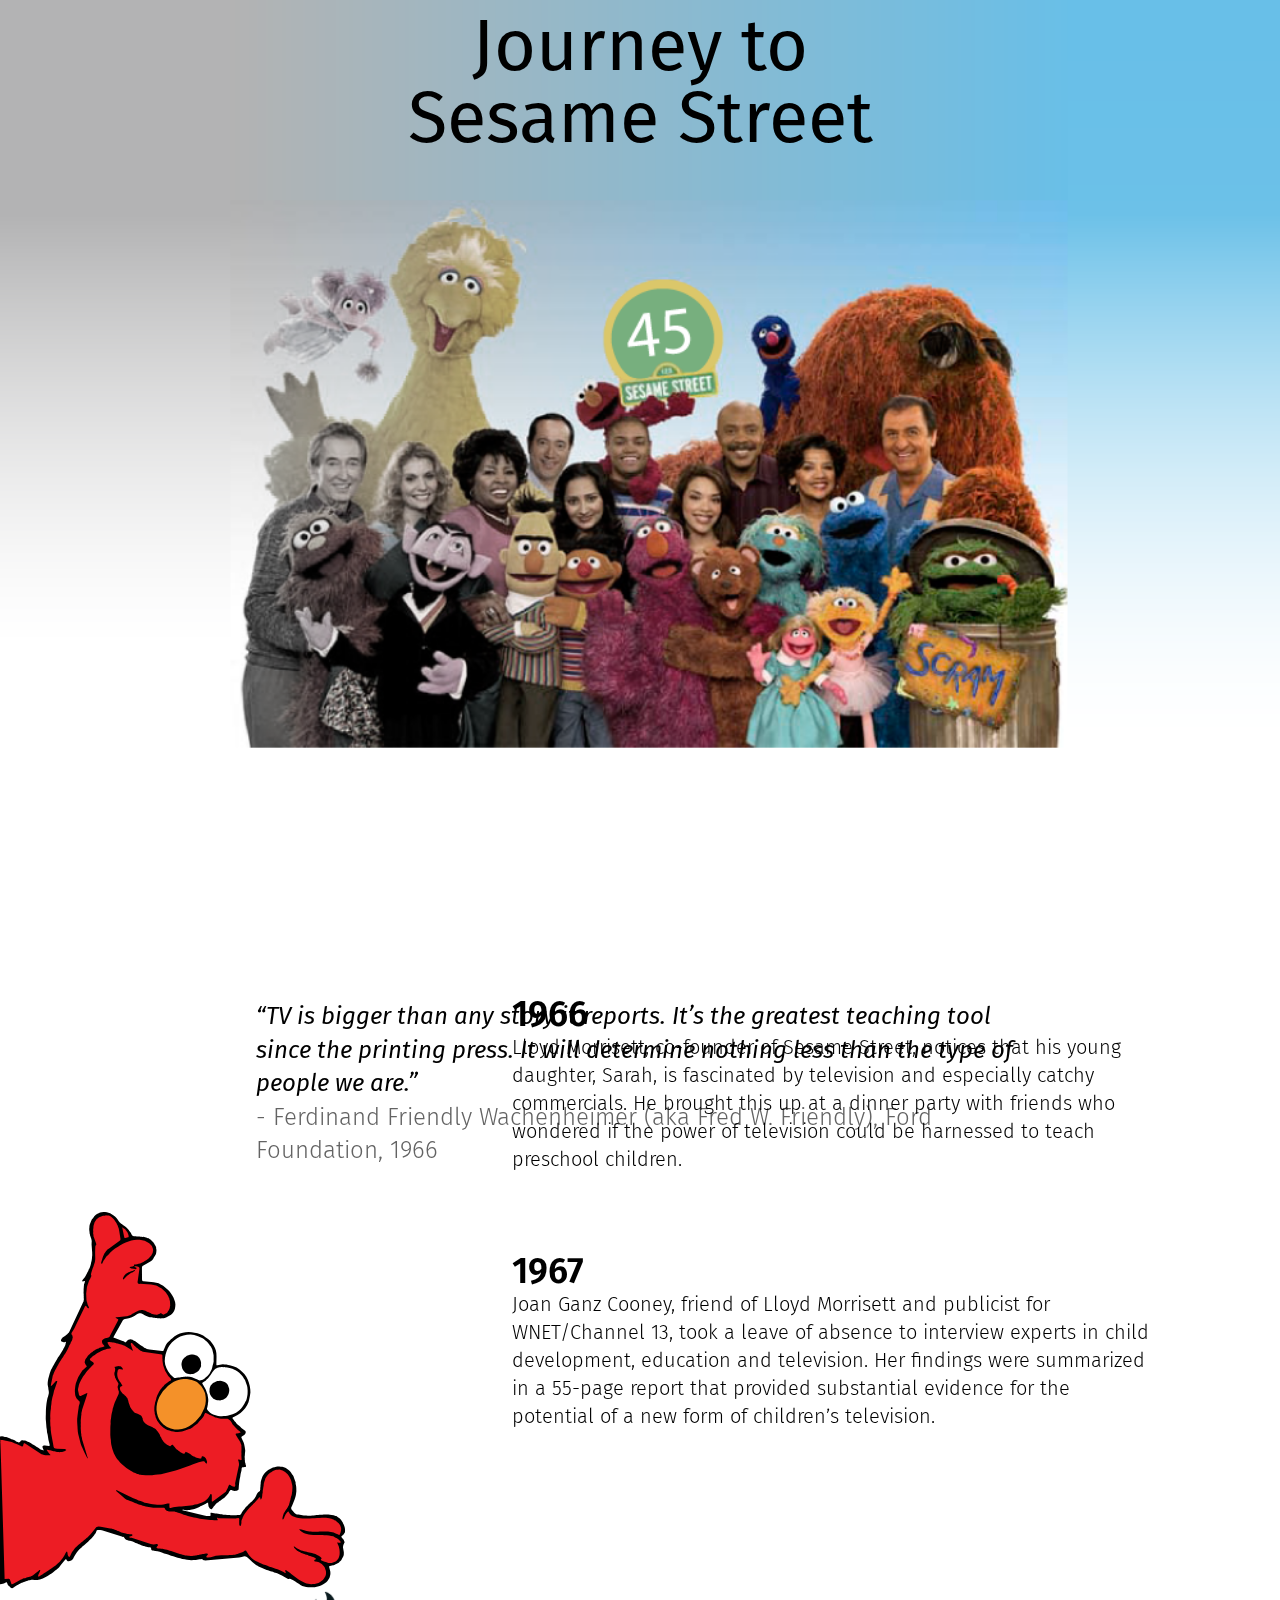
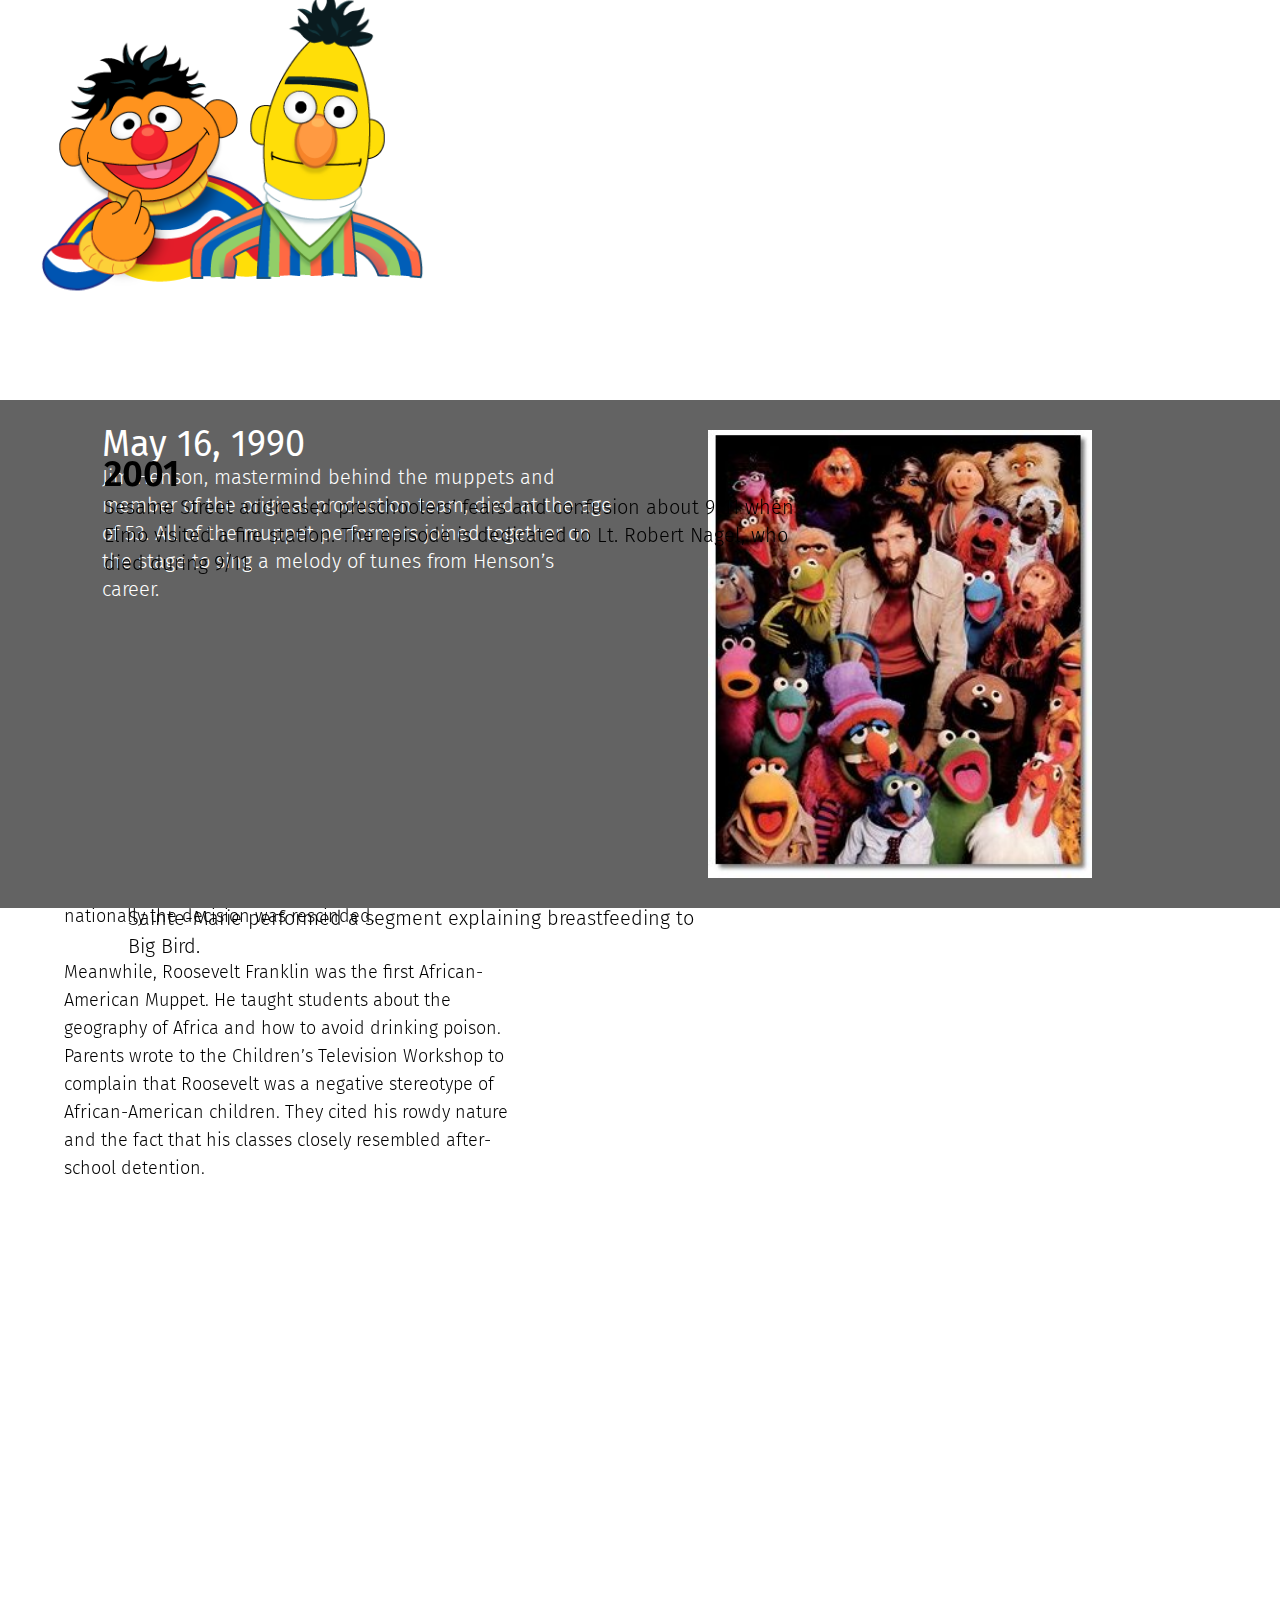
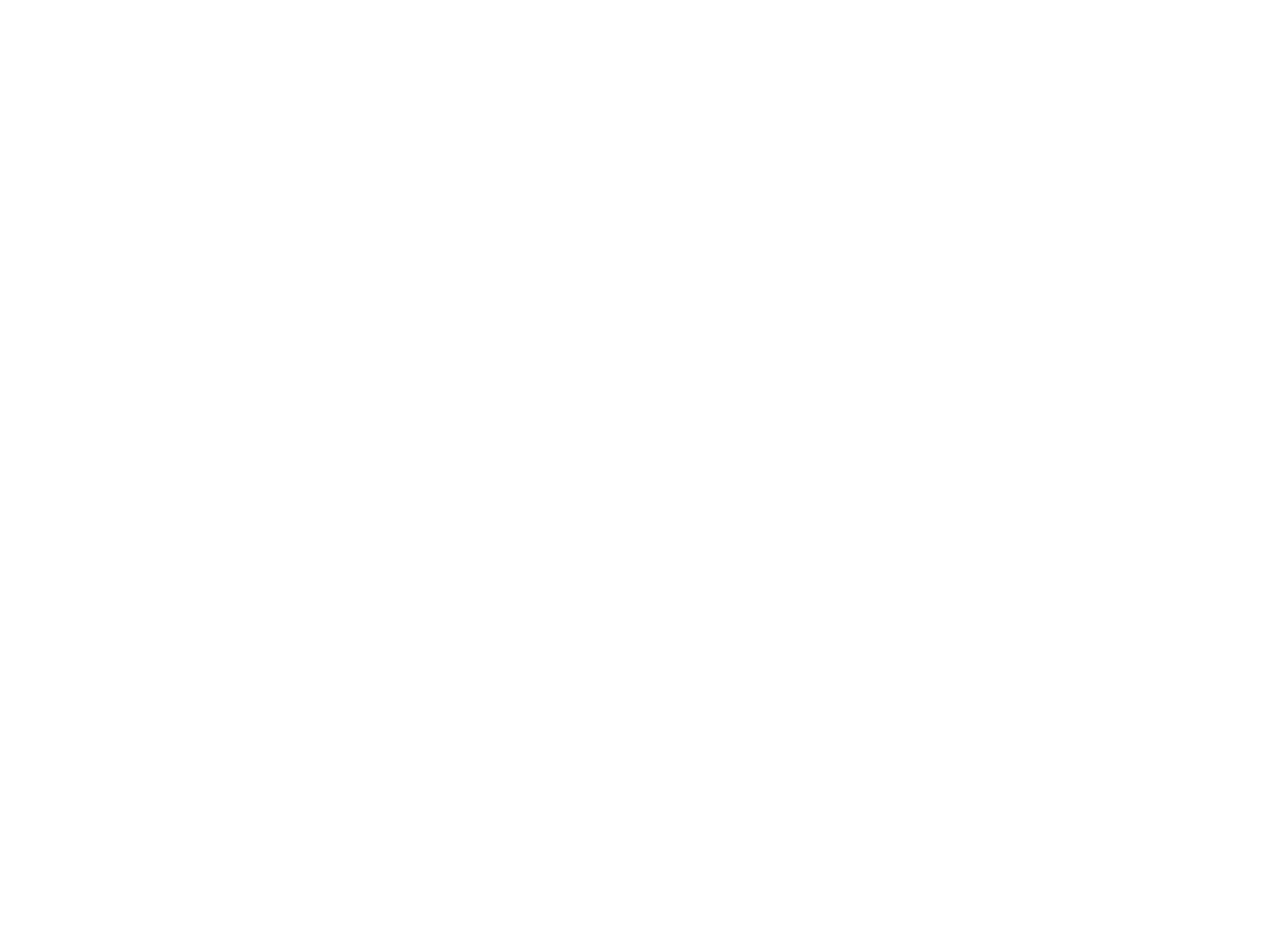
==== commit 64432ed5: "DONE" ====
--- a/SesameStreet.html
+++ b/SesameStreet.html
@@ -160,36 +160,36 @@
 				<div class='embed-container'><iframe src='http://www.youtube.com/embed/EyC4lG0IliU' frameborder='0' allowfullscreen></iframe></div>
 			</h4>
 		</div>
-		<div class="date right" data-2700="top:60px;left:2200px" data-2800="top:60px;left:60px" data-2850="top:60px;left:60px" data-2950="top:60px;left:-2000px">
+		<div class="date right" data-2650="top:60px;left:2200px" data-2750="top:60px;left:60px" data-2800="top:60px;left:60px" data-2900="top:60px;left:-2000px">
 			<h4><strong>2002</strong><br>
 				The South African edition of Sesame Street introduced Kami, a 5-year-old HIV-positive character whose mother died of AIDS. Critics immediately sent angry letters to producers, saying the show was promoting homosexuality and prematurely educating children on the disease. A few years later former President Bill Clinton appeared with Kami in a PSA about HIV/AIDS.
 				<div class='embed-container'><iframe src='http://www.youtube.com/embed/9eXlNn-C8BY' frameborder='0' allowfullscreen></iframe></div>
 			</h4>
 		</div>
-		<div class="date right" data-2750="top:60px;left:2200px" data-2900="top:60px;left:60px" data-2950="top:60px;left:60px" data-3100="top:60px;left:-2000px">
+		<div class="date right" data-2750="top:30px;left:2200px" data-2850="top:30px;left:60px" data-2900="top:30px;left:60px" data-3000="top:30px;left:-2000px">
 			<h4><strong>2005</strong><br>
 				Cookie Monster is joined by Veggie Monster. After years of chanting "me want cookie," Cookie Monster was given a new diet of fruits and vegetables. With child obesity on the rise in the U.S., Sesame Street began teaching kids about healthy eating. The show came out with the song "A Cookie is a Sometime Food" to teach kids that cookies shouldn't be eaten all the time.
 				<div class='embed-container'><iframe src='http://www.youtube.com/embed/iH9IO6iMO78' frameborder='0' allowfullscreen></iframe></div>
 			</h4>
 		</div>
-		<div class="date right" data-2750="top:60px;left:2200px" data-2900="top:60px;left:60px" data-2950="top:60px;left:60px" data-3100="top:60px;left:-2000px">
+		<div class="date right" data-2800="top:30px;left:2200px" data-2950="top:30px;left:60px" data-3000="top:30px;left:60px" data-3150="top:30px;left:-2000px">
 			<h4><strong>2006</strong><br>
 				<div class='embed-container'><iframe src='http://www.youtube.com/embed/M7UStU_nbeY' frameborder='0' allowfullscreen></iframe></div>
 				Abby Cadabby moved to Sesame Street from a land of fairies. She spoke a language called Dragonfly and was meant to represent immigrant children on the show. Her character also embodied the struggles of children with divorced parents who must switch homes every few days. 
 			</h4>
 		</div>
-		<div class="date right" data-2750="top:60px;left:2200px" data-2900="top:60px;left:60px" data-2950="top:60px;left:60px" data-3100="top:60px;left:-2000px">
-			<h2><strong>Sesame Street Today</strong><br>
-				<div class='embed-container'><iframe src='http://www.youtube.com/embed/M7UStU_nbeY' frameborder='0' allowfullscreen></iframe></div>
-				Abby Cadabby moved to Sesame Street from a land of fairies. She spoke a language called Dragonfly and was meant to represent immigrant children on the show. Her character also embodied the struggles of children with divorced parents who must switch homes every few days. 
-			</h2>
-		</div>
-
-
-			
-
-
-
+		<div class="date final a" data-3050="opacity:0" data-3150="opacity:1" data-3250="opacity:1">
+			<h2>Sesame Street Today</h2>
+			<h4 class="u">45 seasons</h4>
+			<h4 class="v">Over 4,300 episodes</h4>
+			<h4 class="w">Over 70 Sesame Street Muppets</h4>
+			<h4 class="x">More than 75 million Americans have grown up watching Sesame Street</h4>
+			<h4 class="y">Broadcast in over 140 countries</h4>
+			<h4 class="z">Emmy Awards: 8 Primetime, 108 Daytime and 1 Lifetime Achievement (more than any other television show)</h4>
+		</div>
+		
+		
+	</div>
 
 
 		<script type="text/javascript" src="skrollr.min.js"></script>
--- a/styles.css
+++ b/styles.css
@@ -225,6 +225,54 @@
 	right:20px;
 }
 
+.final {
+	width:80%;
+	margin:60px 10%;
+	color:#000;
+	z-index:100;
+	font-weight:500;
+}
+.final h2 {
+	font-size:48px;
+	line-height:2em;
+	text-align: center;
+}
+
+.final h4 {
+	font-size:30px;
+	line-height:2em;
+	text-align: center;
+	margin:0;
+    padding:0;
+}
+.main {
+    width:100%;
+    height:100%;
+    position:fixed;
+    z-index: 1;
+    margin:0;
+    padding:0;
+}
+
+.a .u, .b .y, .c .w, .e .x, .f .z {
+	color: #ed1c24
+}
+.a .y, .b .x, .c .z, .e .u, .f .v {
+	color:#ffde08
+}
+.a .w, .b .v, .c .u, .e .w, .f .y {
+	color: #007fbf
+}
+.a .x, .b .z, .c .y, .e .v, .f .u {
+	color: #6800ba
+}
+.a .v, .b .u, .c .x, .e .z, .f .w {
+	color: #ff921b
+}
+.a .z, .b .w, .c .v, .e .y, .f .x {
+	color: #92ce68
+}
+
 /* making YouTube video dimensions responsive */
 
 .embed-container { 
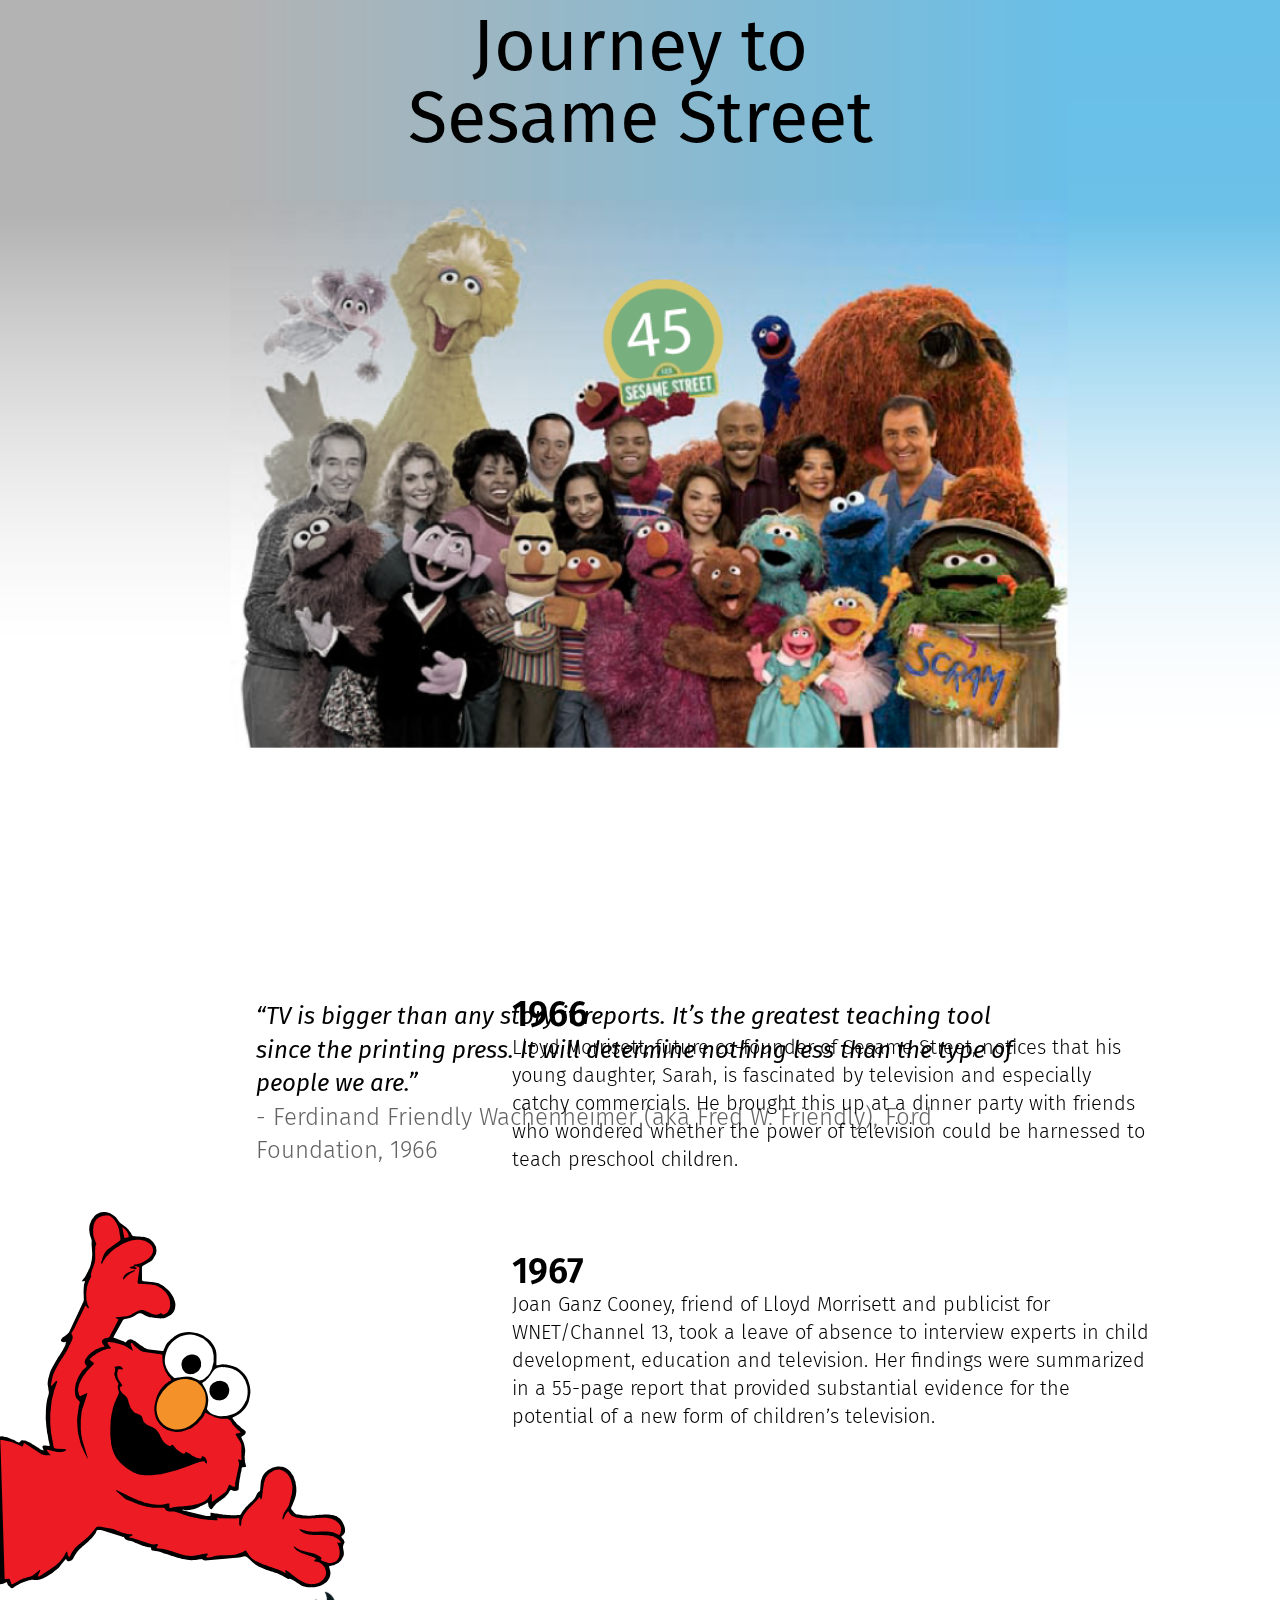
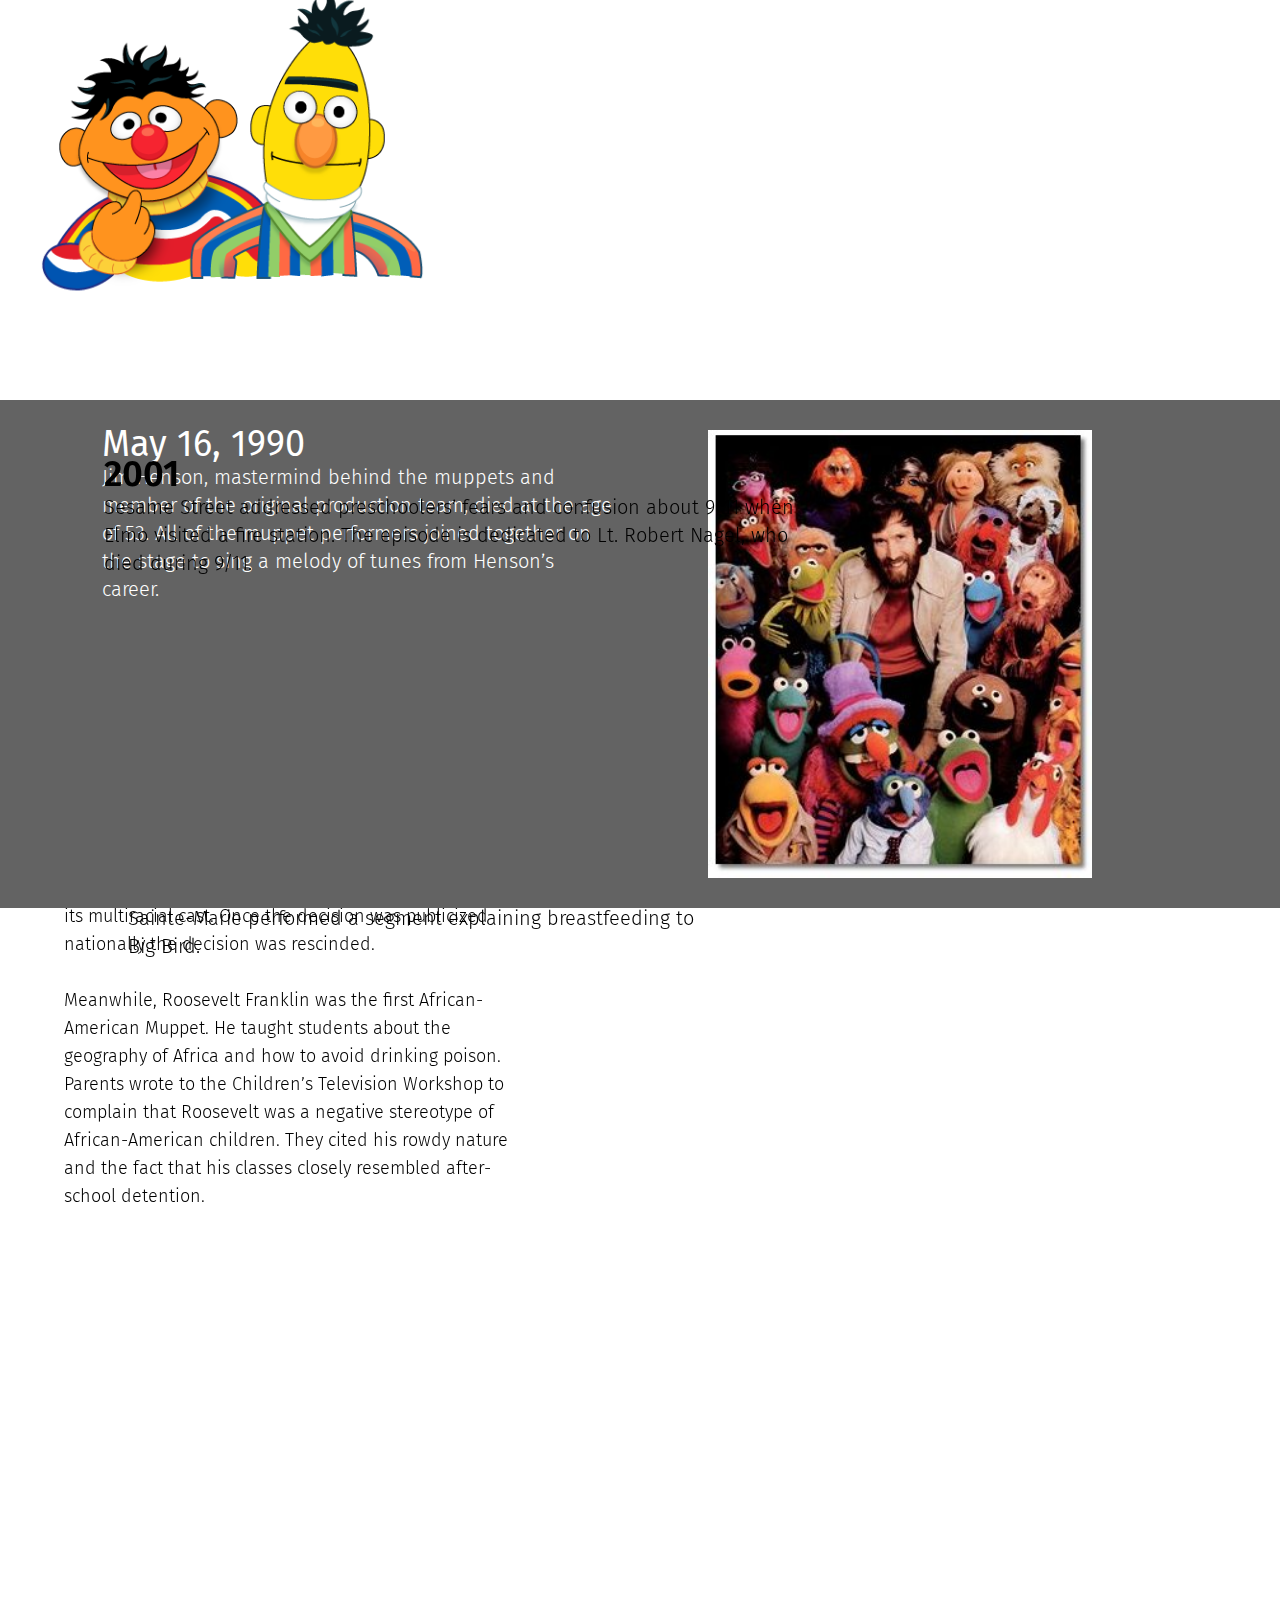
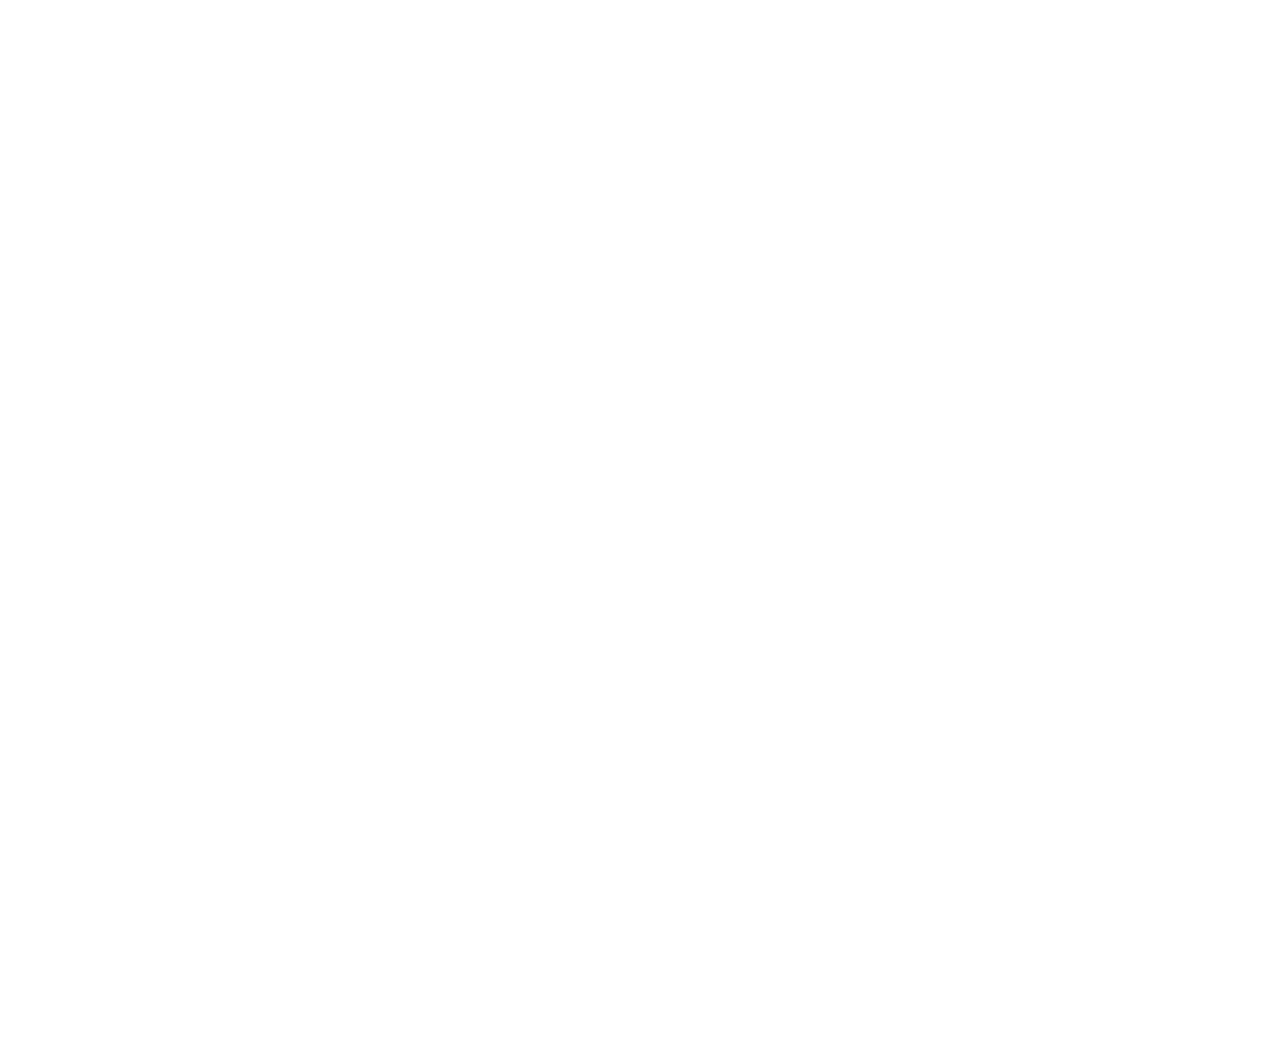
==== commit df2ec840: "the deadline" ====
--- a/SesameStreet.html
+++ b/SesameStreet.html
@@ -26,7 +26,7 @@
 		<img id="big-bird" src="images/big_bird.png" data-300="opacity:0;" data-600="opacity:1" data-900="opacity:0;">
 		
 		<h4 class="date" data-400="top:1000px;" data-500="top:100px;" data-580="top:100px;" data-640="top:-50px;" data-800="top:-1050px;"><strong>1966</strong><br>
-			Lloyd Morrisett, co-founder of Sesame Street, notices that his young daughter, Sarah, is fascinated by television and especially catchy commercials. He brought this up at a dinner party with friends who wondered if the power of television could be harnessed to teach preschool children.<br><br><br><br>
+			Lloyd Morrisett, future co-founder of Sesame Street, notices that his young daughter, Sarah, is fascinated by television and especially catchy commercials. He brought this up at a dinner party with friends who wondered whether the power of television could be harnessed to teach preschool children.<br><br><br><br>
 			<strong>1967</strong><br>
 			Joan Ganz Cooney, friend of Lloyd Morrisett and publicist for WNET/Channel 13, took a leave of absence to interview experts in child development, education and television. Her findings were summarized in a 55-page report that provided substantial evidence for the potential of a new form of children’s television.
 		</h4>
@@ -57,7 +57,7 @@
 			<h4><strong>1970</strong><br>
 				Kermit sang about "Bein' Green," which Sesame Street said had a focus on "being comfortable in your own skin, [and] being comfortable with who you are.”
 				<br><br>
-				Kermit retired from the Sesame Street cast after Season One. His appearances in cigarette commercials and shows for adults seemed to compromise the integrity of his character as a good-natured teacher on Sesame Street.
+				Kermit retired from the Sesame Street cast after the first season. His appearances in cigarette commercials and shows for adults seemed to compromise the integrity of his character as a good-natured teacher on Sesame Street.
 				<br><br>
 			
 				The state of Mississippi voted to ban the show because of its multiracial cast. Once the decision was publicized nationally the decision was rescinded.
@@ -160,32 +160,50 @@
 				<div class='embed-container'><iframe src='http://www.youtube.com/embed/EyC4lG0IliU' frameborder='0' allowfullscreen></iframe></div>
 			</h4>
 		</div>
-		<div class="date right" data-2650="top:60px;left:2200px" data-2750="top:60px;left:60px" data-2800="top:60px;left:60px" data-2900="top:60px;left:-2000px">
+		<div class="date right" data-2650="top:0px;left:2200px" data-2750="top:0px;left:60px" data-2800="top:0px;left:60px" data-2900="top:0px;left:-2000px">
 			<h4><strong>2002</strong><br>
 				The South African edition of Sesame Street introduced Kami, a 5-year-old HIV-positive character whose mother died of AIDS. Critics immediately sent angry letters to producers, saying the show was promoting homosexuality and prematurely educating children on the disease. A few years later former President Bill Clinton appeared with Kami in a PSA about HIV/AIDS.
 				<div class='embed-container'><iframe src='http://www.youtube.com/embed/9eXlNn-C8BY' frameborder='0' allowfullscreen></iframe></div>
 			</h4>
 		</div>
-		<div class="date right" data-2750="top:30px;left:2200px" data-2850="top:30px;left:60px" data-2900="top:30px;left:60px" data-3000="top:30px;left:-2000px">
+		<div class="date right" data-2750="top:0px;left:2200px" data-2850="top:0px;left:60px" data-2900="top:0px;left:60px" data-3000="top:0px;left:-2000px">
 			<h4><strong>2005</strong><br>
-				Cookie Monster is joined by Veggie Monster. After years of chanting "me want cookie," Cookie Monster was given a new diet of fruits and vegetables. With child obesity on the rise in the U.S., Sesame Street began teaching kids about healthy eating. The show came out with the song "A Cookie is a Sometime Food" to teach kids that cookies shouldn't be eaten all the time.
+				Cookie Monster is joined by Veggie Monster. After years of chanting "me want cookie," Cookie Monster was given a new diet of fruits and vegetables. With childhood obesity on the rise in the U.S., Sesame Street began teaching kids about healthy eating. The show came out with the song "A Cookie is a Sometime Food" to teach kids that cookies shouldn't be eaten all the time.
 				<div class='embed-container'><iframe src='http://www.youtube.com/embed/iH9IO6iMO78' frameborder='0' allowfullscreen></iframe></div>
 			</h4>
 		</div>
-		<div class="date right" data-2800="top:30px;left:2200px" data-2950="top:30px;left:60px" data-3000="top:30px;left:60px" data-3150="top:30px;left:-2000px">
+		<div class="date right" data-2800="top:0px;left:2200px" data-2950="top:0px;left:60px" data-3000="top:0px;left:60px" data-3150="top:0px;left:-2000px">
 			<h4><strong>2006</strong><br>
 				<div class='embed-container'><iframe src='http://www.youtube.com/embed/M7UStU_nbeY' frameborder='0' allowfullscreen></iframe></div>
 				Abby Cadabby moved to Sesame Street from a land of fairies. She spoke a language called Dragonfly and was meant to represent immigrant children on the show. Her character also embodied the struggles of children with divorced parents who must switch homes every few days. 
 			</h4>
 		</div>
-		<div class="date final a" data-3050="opacity:0" data-3150="opacity:1" data-3250="opacity:1">
-			<h2>Sesame Street Today</h2>
-			<h4 class="u">45 seasons</h4>
-			<h4 class="v">Over 4,300 episodes</h4>
-			<h4 class="w">Over 70 Sesame Street Muppets</h4>
-			<h4 class="x">More than 75 million Americans have grown up watching Sesame Street</h4>
-			<h4 class="y">Broadcast in over 140 countries</h4>
-			<h4 class="z">Emmy Awards: 8 Primetime, 108 Daytime and 1 Lifetime Achievement (more than any other television show)</h4>
+
+		<div class="date right" data-2900="top:0px;left:2200px" data-3050="top:0px;left:60px" data-3100="top:0px;left:60px" data-3250="top:0px;left:-2000px">
+			<h4><strong>2010</strong><br>
+				In September, Sesame Street announced that it would not air a music video duet of Elmo and Katy Perry, and Perry's guest appearance was cut due to her semi-revealing dress. The music video, a revised version of Perry's hit "Hot 'N Cold," was released online, instantly sparking a controversy over the appropriateness of Perry's cleavage-showing outfit.
+				<div class='embed-container'><iframe src='http://www.youtube.com/embed/xlBuur3DJE4' frameborder='0' allowfullscreen></iframe></div>
+			</h4>
+		</div>
+		<div class="date final" data-3150="opacity:0" data-3250="opacity:1" data-3350="opacity:1">
+			<h4><strong>2014</strong><br>
+			Sesame Street's 45th season debuted on Sept. 15. The season boasts a "new, brighter look," adding more color to the set and adding a bicycle repair shop to the street. Roscoe Orman, who now plays the role of Gordon, hinted that Roosevelt Franklin may make a returning appearance in this season.<br><br>
+				More than 75 million Americans have grown up watching over 4,300 Sesame Street episodes. The show is now broadcast in over 140 countries and is localized in some regions.<br><br>
+				Over 70 muppets now make up the Muppet cast and they interact directly with the human students and adults on the show. Celebrity guests often visit to sing about a vocabulary word or teach a subject they are passionate about.To date Sesame Street has won more Emmy awards than any other television show - 8 Primetime, 108 Daytime and 1 Lifetime Achievement Awards.<br><br>
+
+				
+			</h4>
+			<h4 class="w">
+				<div class='embed-container'><iframe src='http://www.youtube.com/embed/vje_2s_OCyM' frameborder='0' allowfullscreen></iframe></div>
+				Research guides most of the Sesame Street curriculum. The Children's Television Workshop conducts extensive studies to identify current issues for preschoolers and oberve changes in learning styles. <a href="http://sesamestreet.org">SesameStreet.org</a> provides a platform for children to interact with the characters and subjects any time they want, while providing resources to parents as well.<br><br>
+
+				Other results from Sesame Street programming include:<br>
+				- American children who regularly view Sesame Street as preschoolers achieve high school grade point averages that are 16% higher than those who don't.<br>
+				- Bangladesh 4-year-olds who watch Sesame Street have 67% higher literacy scores than those who don't watch.<br>
+				- Egyptian 6-year-olds who frequently watch Sesame Street do twice as well on gender equality compared to those who watch less.
+			</h4>
+			<p>SOURCES: <a href="http://sesamestreet.org">SesameStreet.org</a>, <a href="http://http://muppet.wikia.com">Muppet Wiki</a>, Street Gang: The Complete History of Sesame Street, 2008, images from Creative Commons, videos embedded from YouTube.
+
 		</div>
 		
 		
--- a/styles.css
+++ b/styles.css
@@ -226,23 +226,22 @@
 }
 
 .final {
-	width:80%;
-	margin:60px 10%;
+
+	width:90%;
+	margin:60px 5%;
 	color:#000;
 	z-index:100;
-	font-weight:500;
 }
 .final h2 {
 	font-size:48px;
 	line-height:2em;
-	text-align: center;
 }
 
 .final h4 {
-	font-size:30px;
-	line-height:2em;
-	text-align: center;
-	margin:0;
+	float:left;
+	width:44%;
+	margin:20px 3% 0 3%;
+	font-size:20px;
     padding:0;
 }
 .main {
@@ -252,25 +251,6 @@
     z-index: 1;
     margin:0;
     padding:0;
-}
-
-.a .u, .b .y, .c .w, .e .x, .f .z {
-	color: #ed1c24
-}
-.a .y, .b .x, .c .z, .e .u, .f .v {
-	color:#ffde08
-}
-.a .w, .b .v, .c .u, .e .w, .f .y {
-	color: #007fbf
-}
-.a .x, .b .z, .c .y, .e .v, .f .u {
-	color: #6800ba
-}
-.a .v, .b .u, .c .x, .e .z, .f .w {
-	color: #ff921b
-}
-.a .z, .b .w, .c .v, .e .y, .f .x {
-	color: #92ce68
 }
 
 /* making YouTube video dimensions responsive */
@@ -291,6 +271,11 @@
 	left: 0;
 	width: 100%;
 	height: 100%;
+}
+
+.a h4 {
+	width:44%;
+	margin:20px 3% 0 3%;
 }
 
 
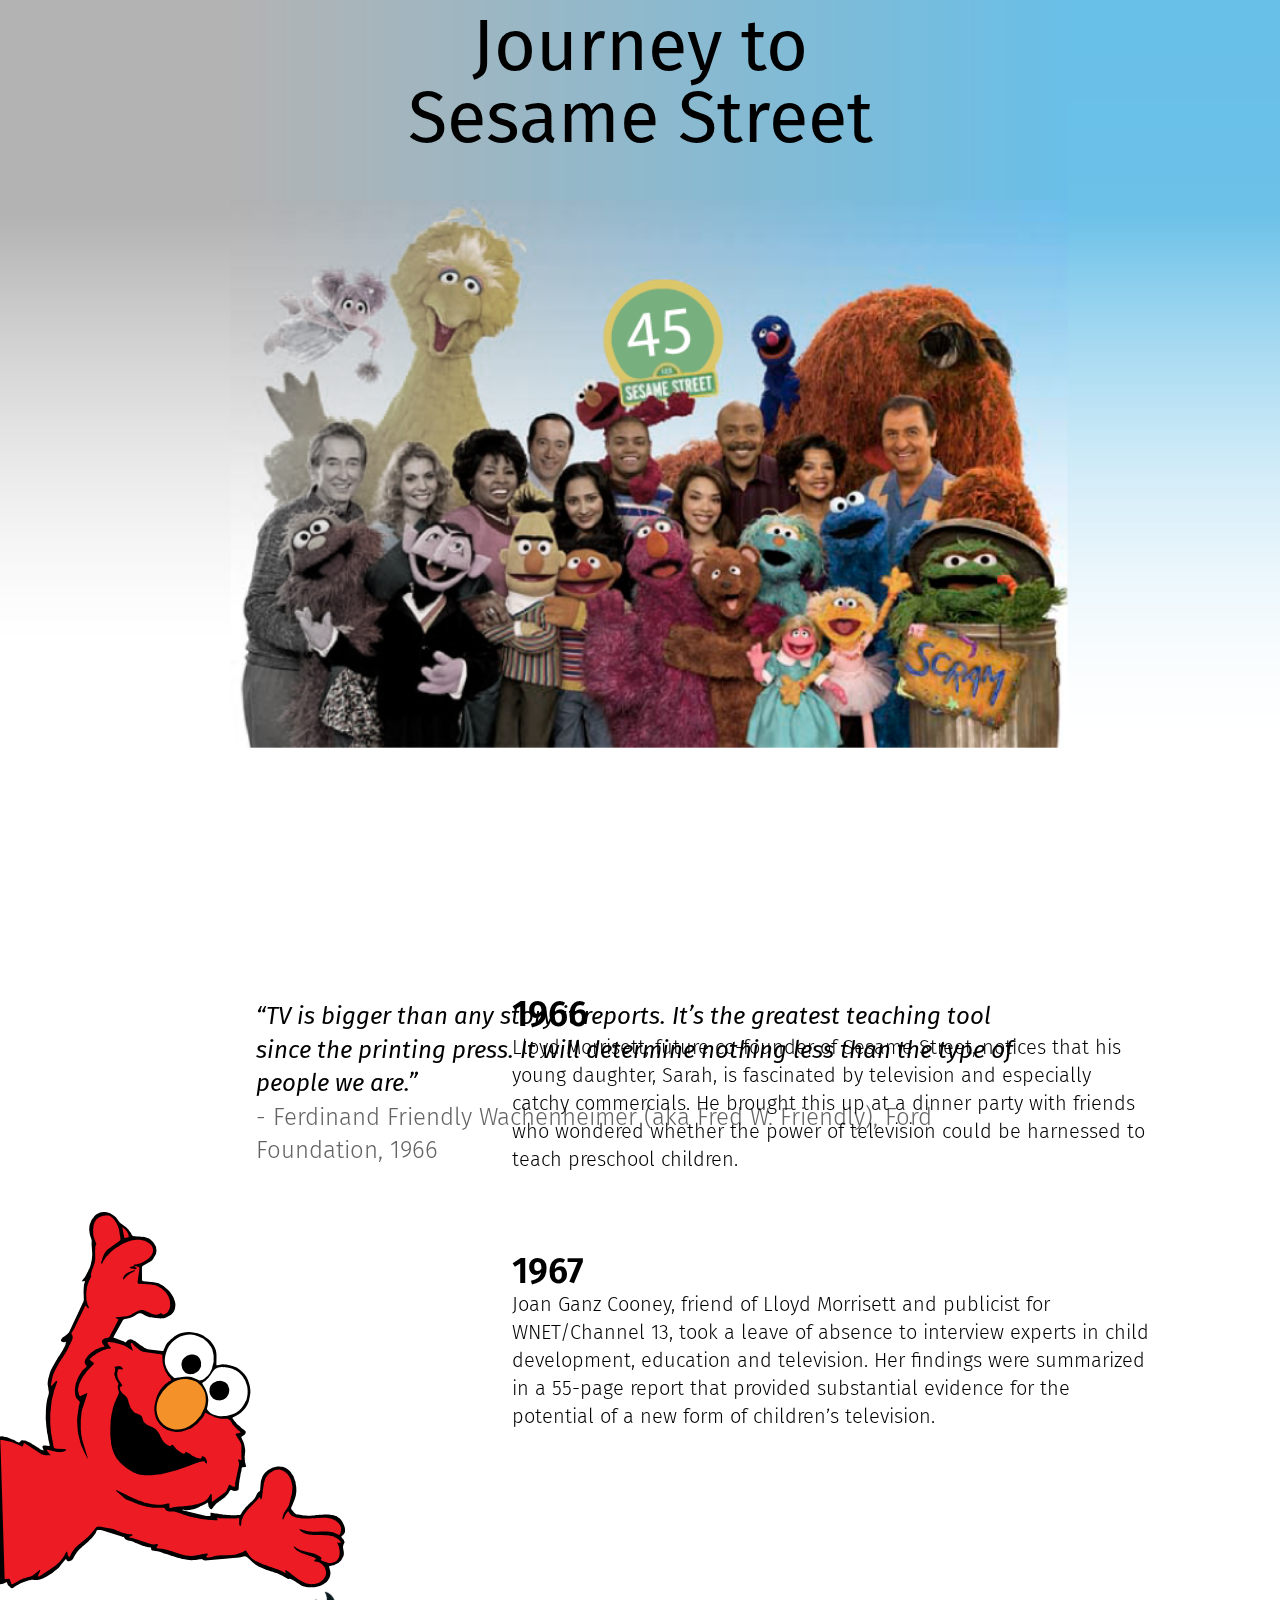
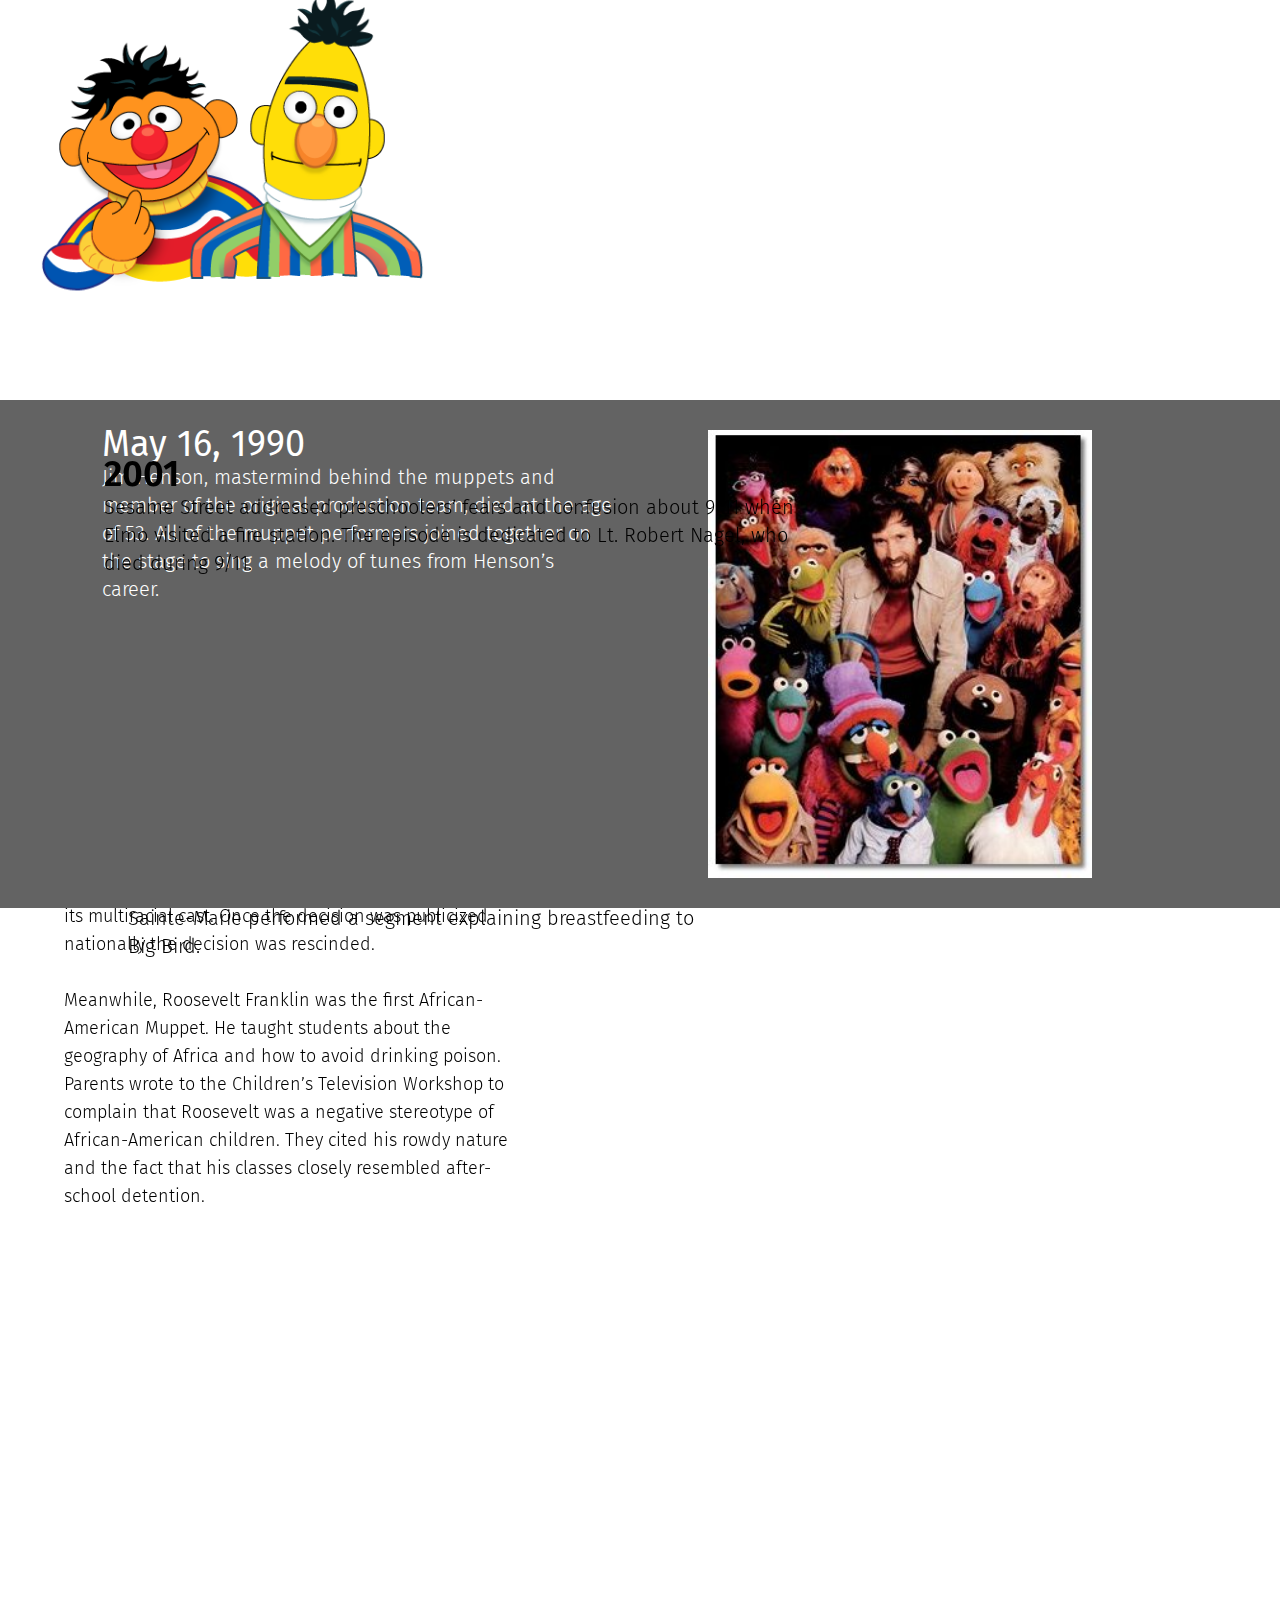
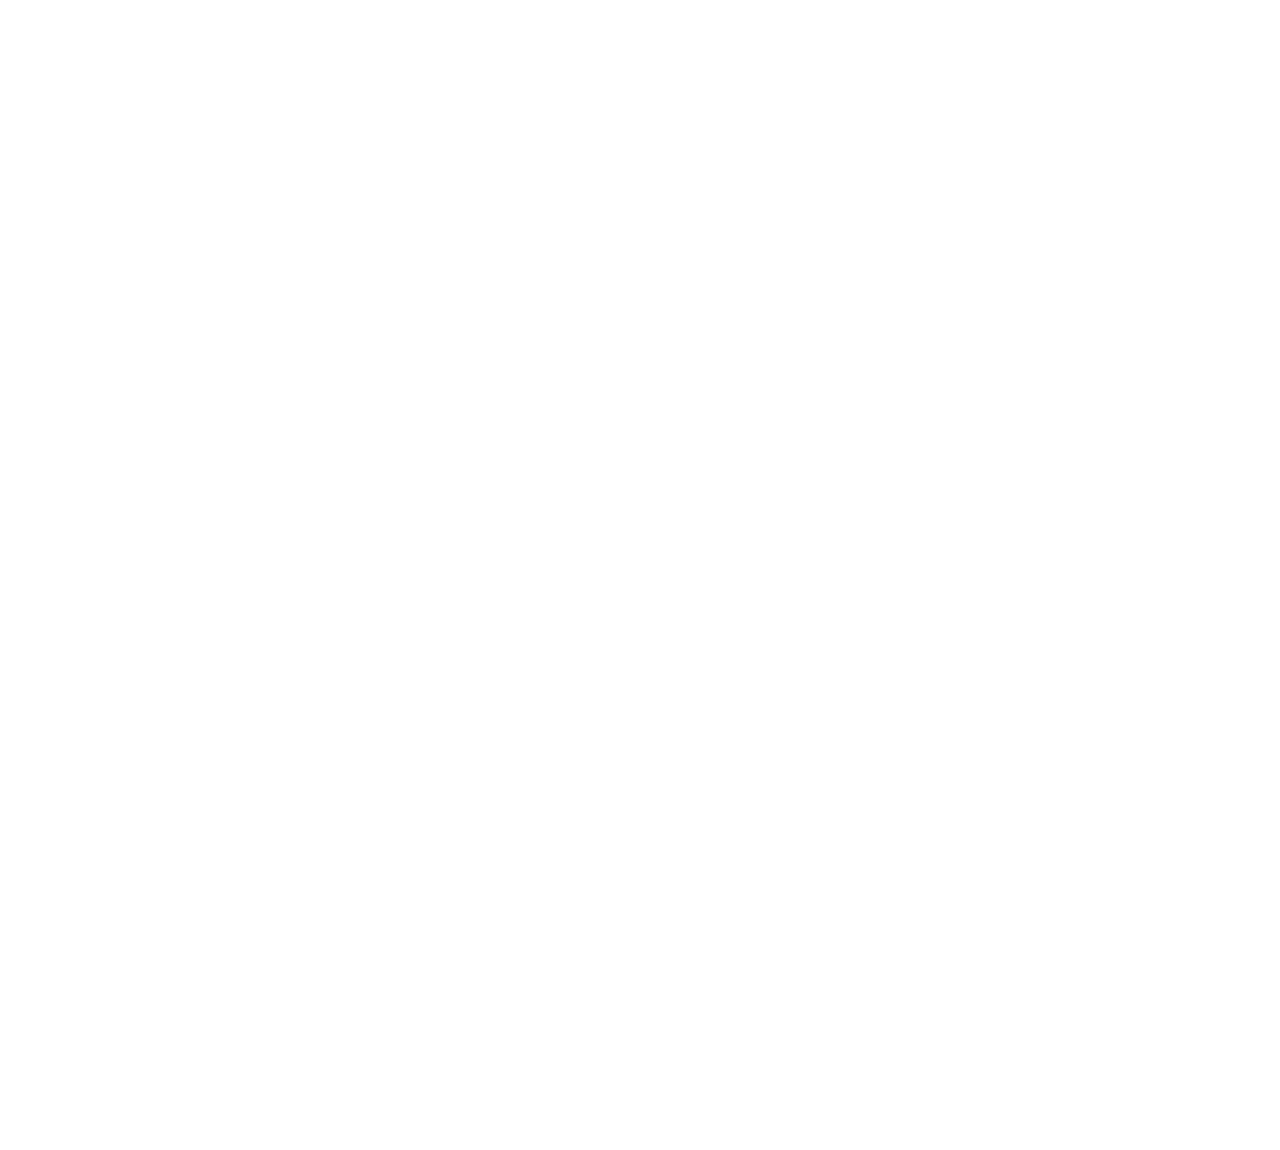
==== commit ad926853: "THE END" ====
--- a/SesameStreet.html
+++ b/SesameStreet.html
@@ -185,22 +185,22 @@
 				<div class='embed-container'><iframe src='http://www.youtube.com/embed/xlBuur3DJE4' frameborder='0' allowfullscreen></iframe></div>
 			</h4>
 		</div>
-		<div class="date final" data-3150="opacity:0" data-3250="opacity:1" data-3350="opacity:1">
-			<h4><strong>2014</strong><br>
-			Sesame Street's 45th season debuted on Sept. 15. The season boasts a "new, brighter look," adding more color to the set and adding a bicycle repair shop to the street. Roscoe Orman, who now plays the role of Gordon, hinted that Roosevelt Franklin may make a returning appearance in this season.<br><br>
+		<div class="date final" data-3150="opacity:0" data-3250="opacity:1;top:0px" data-3350="opacity:1;top:-50px" data-3450="top:-200px">
+			<h2>2014</h2>
+			<h4 class="left"><div class='embed-container'><iframe src='http://www.youtube.com/embed/vje_2s_OCyM' frameborder='0' allowfullscreen></iframe></div><br>Sesame Street's 45th season debuted on Sept. 15. The season boasts a "new, brighter look," adding more color to the set and adding a bicycle repair shop to the street. Roscoe Orman, who now plays the role of Gordon, hinted that Roosevelt Franklin may make a returning appearance in this season.<br><br>
 				More than 75 million Americans have grown up watching over 4,300 Sesame Street episodes. The show is now broadcast in over 140 countries and is localized in some regions.<br><br>
 				Over 70 muppets now make up the Muppet cast and they interact directly with the human students and adults on the show. Celebrity guests often visit to sing about a vocabulary word or teach a subject they are passionate about.To date Sesame Street has won more Emmy awards than any other television show - 8 Primetime, 108 Daytime and 1 Lifetime Achievement Awards.<br><br>
 
 				
 			</h4>
-			<h4 class="w">
-				<div class='embed-container'><iframe src='http://www.youtube.com/embed/vje_2s_OCyM' frameborder='0' allowfullscreen></iframe></div>
+			<h4 class="right">
+				
 				Research guides most of the Sesame Street curriculum. The Children's Television Workshop conducts extensive studies to identify current issues for preschoolers and oberve changes in learning styles. <a href="http://sesamestreet.org">SesameStreet.org</a> provides a platform for children to interact with the characters and subjects any time they want, while providing resources to parents as well.<br><br>
 
-				Other results from Sesame Street programming include:<br>
-				- American children who regularly view Sesame Street as preschoolers achieve high school grade point averages that are 16% higher than those who don't.<br>
-				- Bangladesh 4-year-olds who watch Sesame Street have 67% higher literacy scores than those who don't watch.<br>
-				- Egyptian 6-year-olds who frequently watch Sesame Street do twice as well on gender equality compared to those who watch less.
+				<strong>Other results from Sesame Street programming include:</strong><br><br>
+				American children who regularly view Sesame Street as preschoolers achieve high school grade point averages that are 16% higher than those who don't.<br><br>
+				Bangladesh 4-year-olds who watch Sesame Street have 67% higher literacy scores than those who don't watch.<br><br>
+				Egyptian 6-year-olds who frequently watch Sesame Street do twice as well on gender equality compared to those who watch less.
 			</h4>
 			<p>SOURCES: <a href="http://sesamestreet.org">SesameStreet.org</a>, <a href="http://http://muppet.wikia.com">Muppet Wiki</a>, Street Gang: The Complete History of Sesame Street, 2008, images from Creative Commons, videos embedded from YouTube.
 
--- a/styles.css
+++ b/styles.css
@@ -228,21 +228,53 @@
 .final {
 
 	width:90%;
-	margin:60px 5%;
+	margin:30px 3%;
 	color:#000;
 	z-index:100;
 }
 .final h2 {
 	font-size:48px;
 	line-height:2em;
+	width:100%;
+	text-align: center;
+	font-size:48px;
 }
 
 .final h4 {
 	float:left;
 	width:44%;
 	margin:20px 3% 0 3%;
-	font-size:20px;
+	font-size:17px;
     padding:0;
+    line-height:1.3em;
+}
+.final h4 .embed-container {
+	margin:0;
+}
+.final .left {
+	width:50%;
+	margin:20px 3% 0 3%;
+	color:#000;
+}
+.final .right {
+	width:38%;
+	margin:20px 3% 0 3%;
+}
+
+.final strong {
+	font-weight: 500;
+	font-size:24px;
+	line-height:1.3em;
+}
+.final p {
+	font-size:12px;
+	line-height: 1.3em;
+	width:38%;
+	margin:40px 3% 0 3%;
+	float:left;
+}
+a {
+	text-decoration: none;
 }
 .main {
     width:100%;
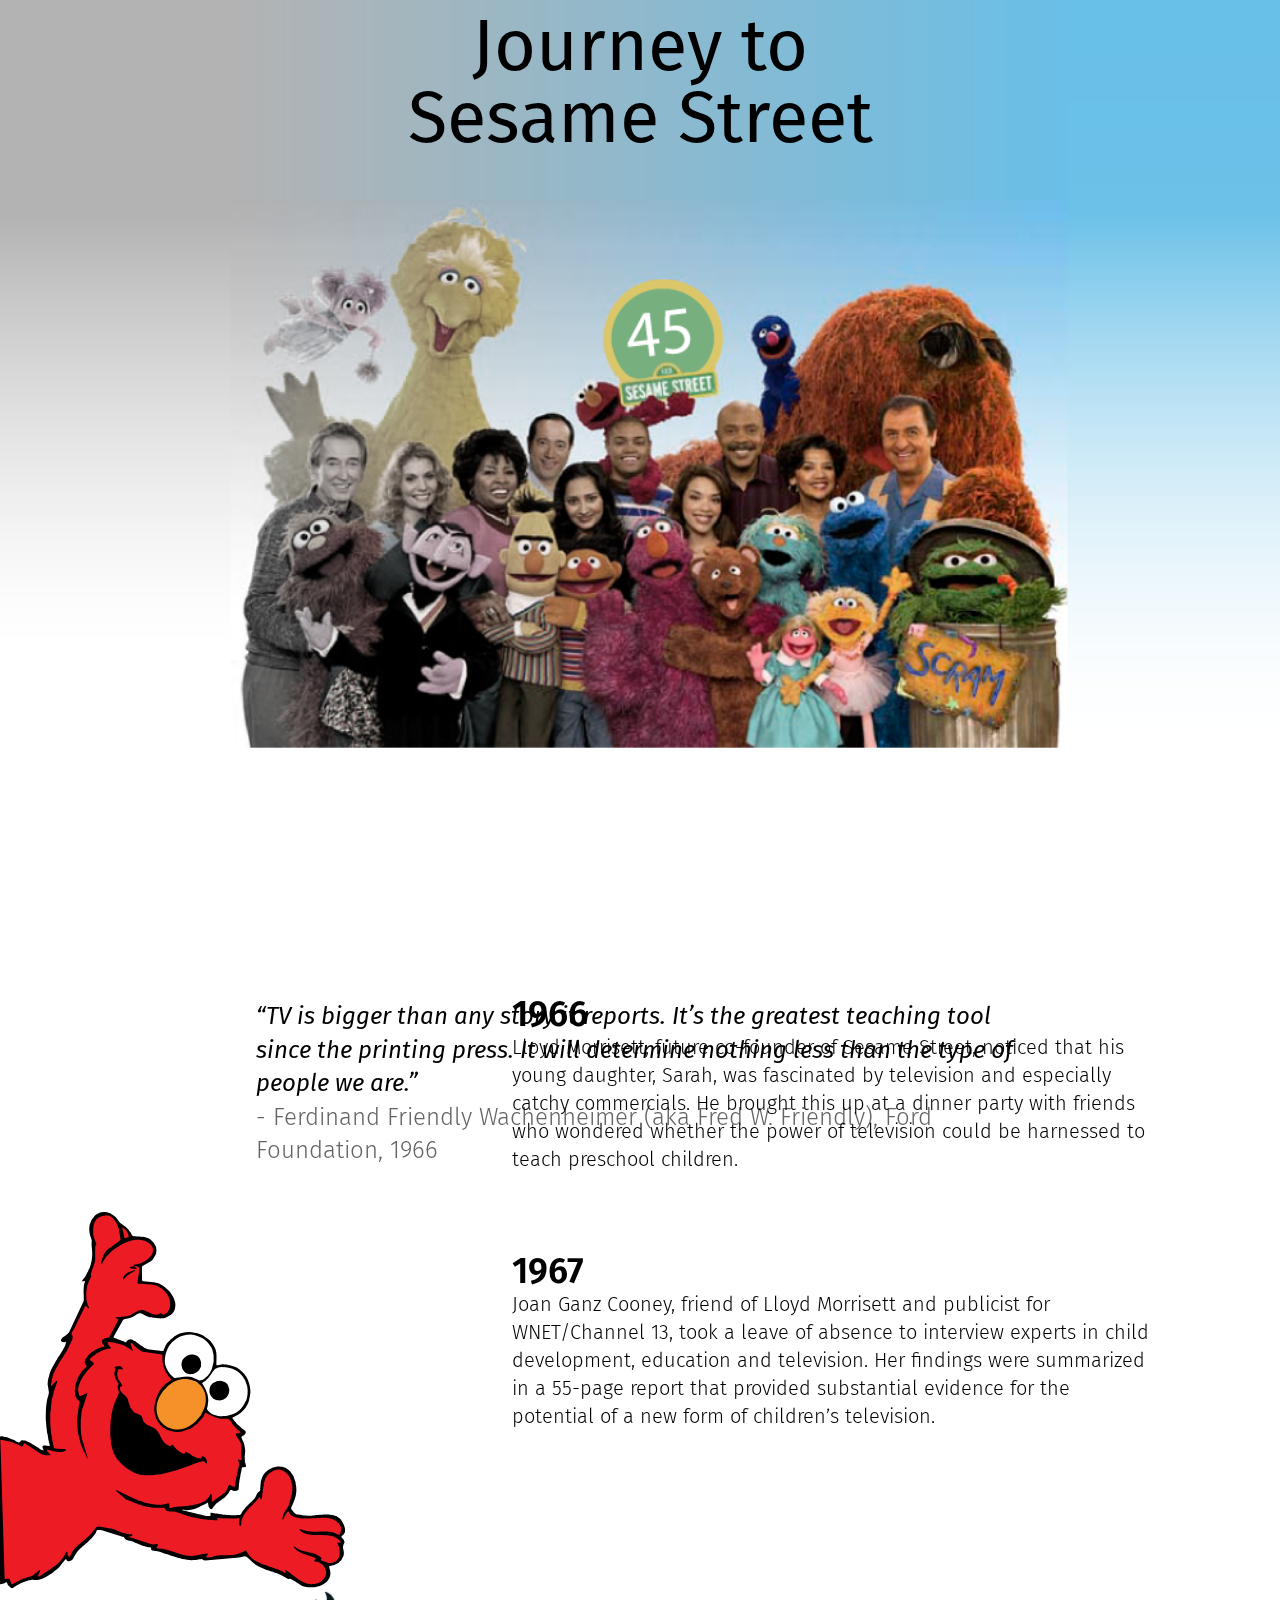
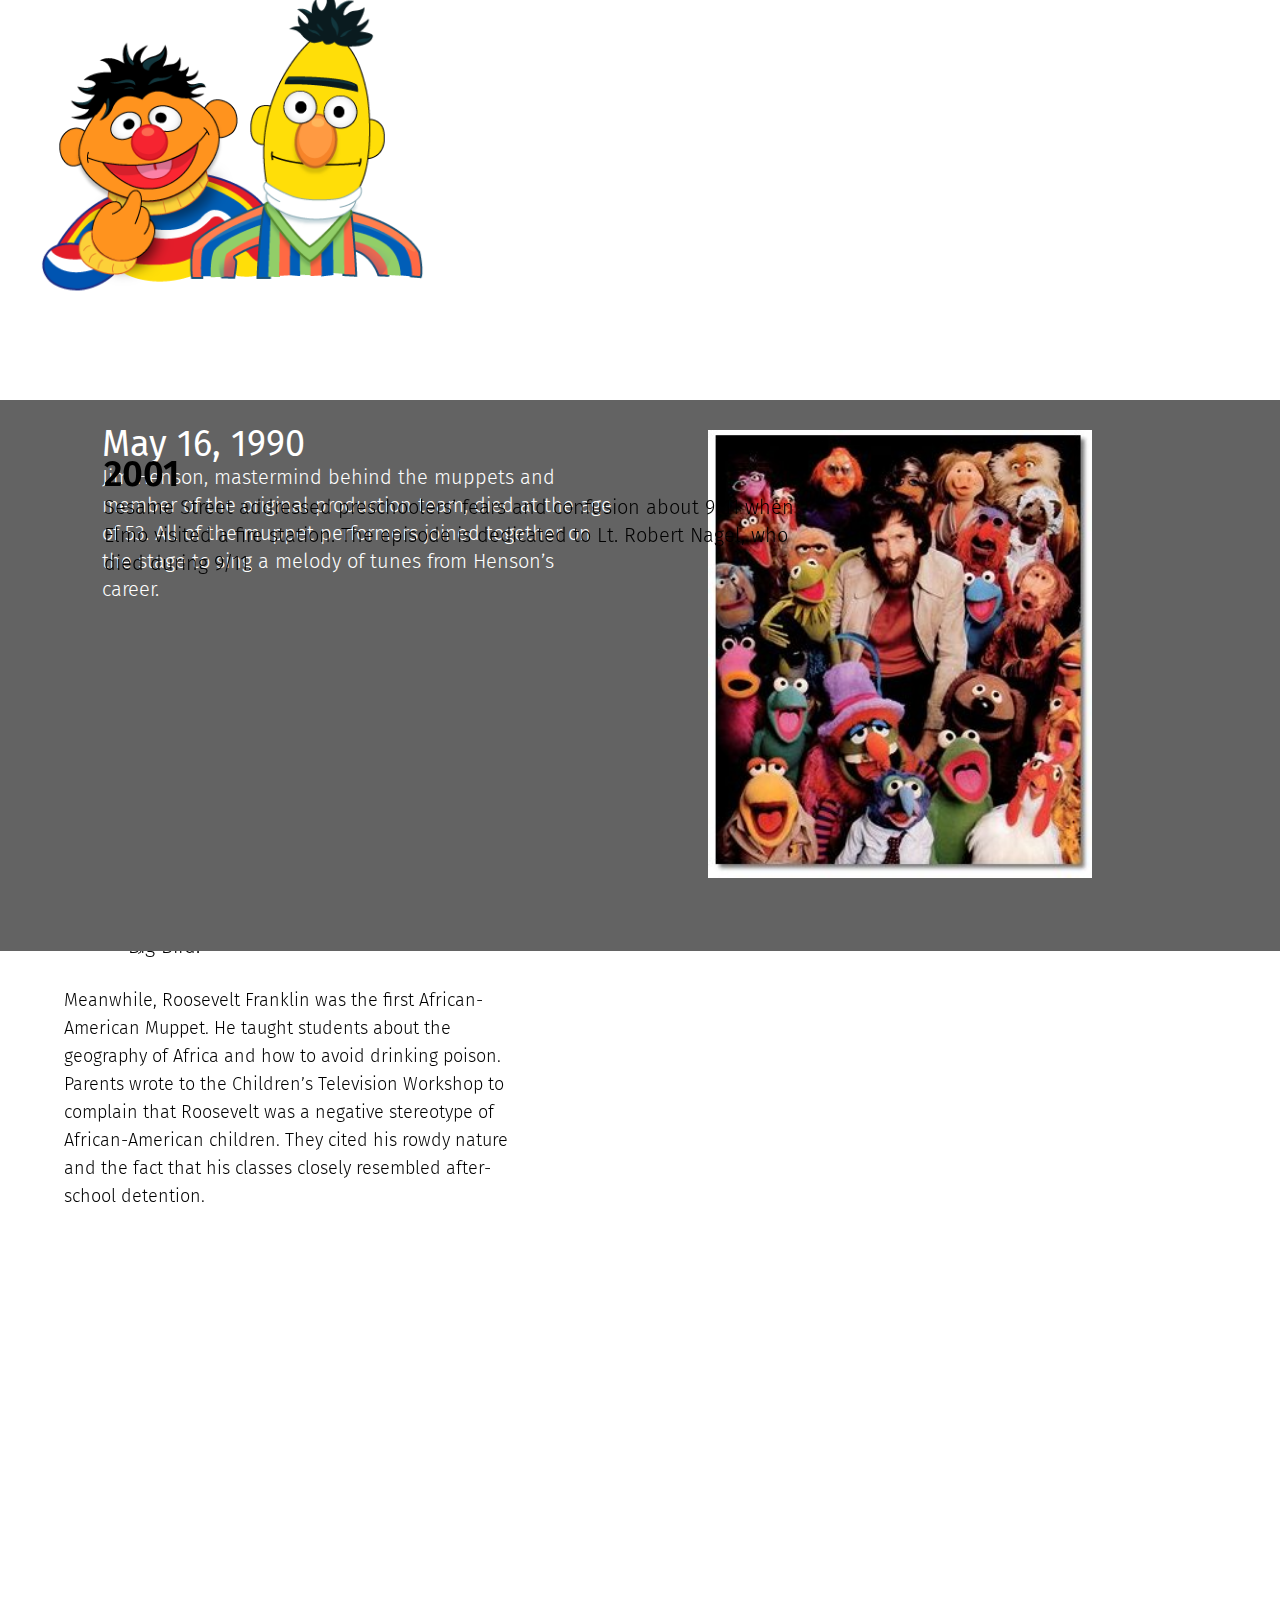
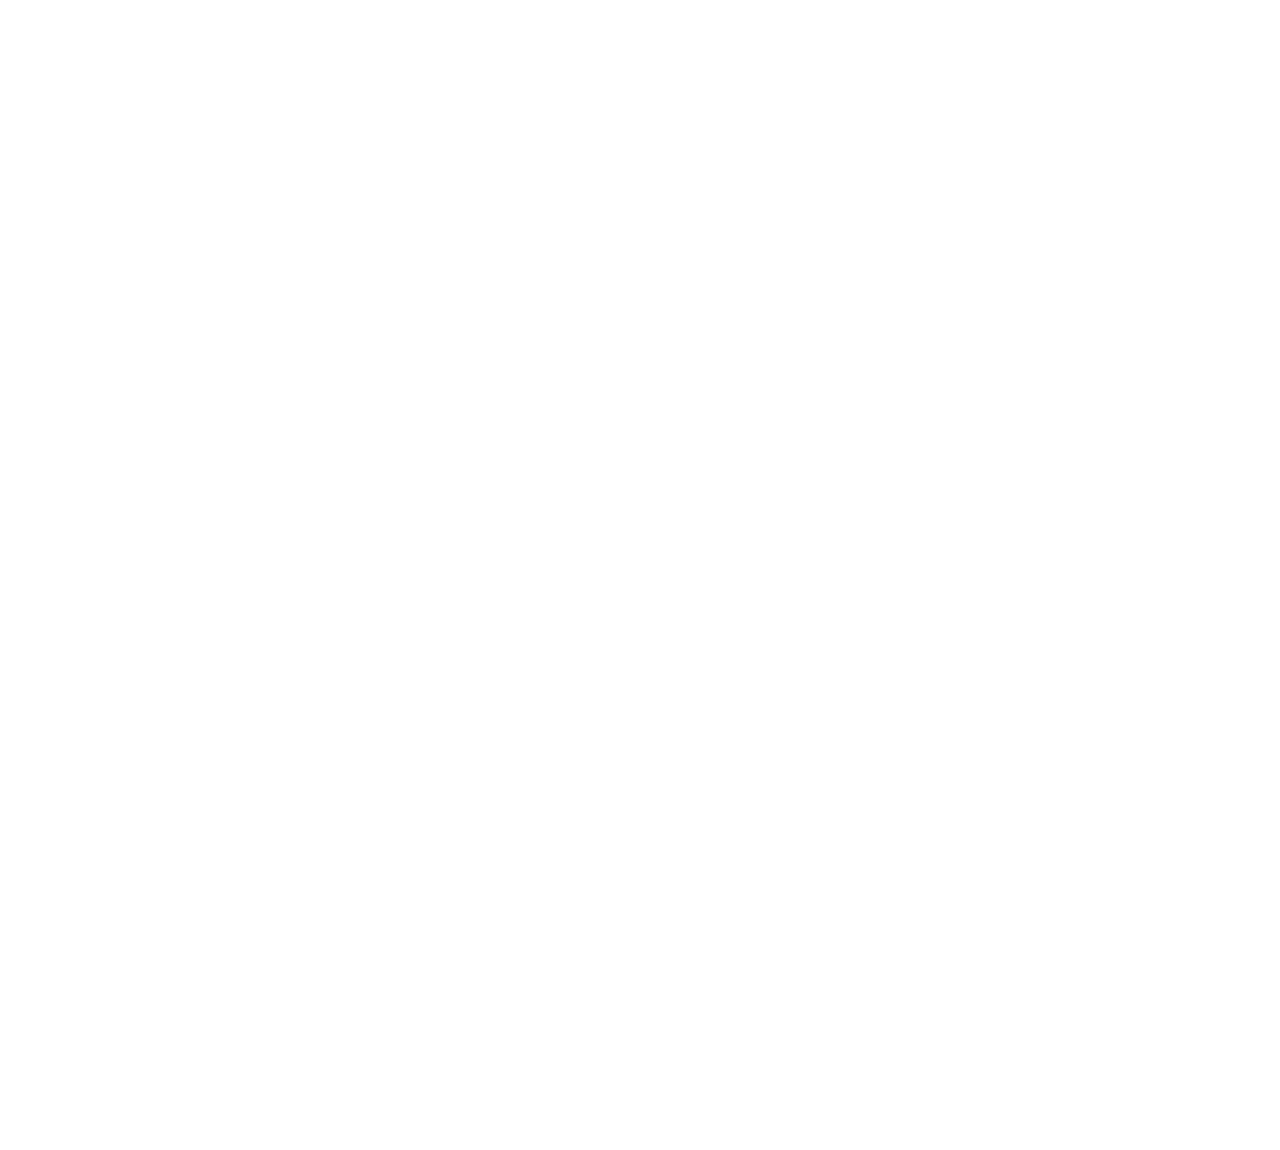
==== commit 55932fa7: "some formatting and English fixes" ====
--- a/SesameStreet.html
+++ b/SesameStreet.html
@@ -26,7 +26,7 @@
 		<img id="big-bird" src="images/big_bird.png" data-300="opacity:0;" data-600="opacity:1" data-900="opacity:0;">
 		
 		<h4 class="date" data-400="top:1000px;" data-500="top:100px;" data-580="top:100px;" data-640="top:-50px;" data-800="top:-1050px;"><strong>1966</strong><br>
-			Lloyd Morrisett, future co-founder of Sesame Street, notices that his young daughter, Sarah, is fascinated by television and especially catchy commercials. He brought this up at a dinner party with friends who wondered whether the power of television could be harnessed to teach preschool children.<br><br><br><br>
+			Lloyd Morrisett, future co-founder of Sesame Street, noticed that his young daughter, Sarah, was fascinated by television and especially catchy commercials. He brought this up at a dinner party with friends who wondered whether the power of television could be harnessed to teach preschool children.<br><br><br><br>
 			<strong>1967</strong><br>
 			Joan Ganz Cooney, friend of Lloyd Morrisett and publicist for WNET/Channel 13, took a leave of absence to interview experts in child development, education and television. Her findings were summarized in a 55-page report that provided substantial evidence for the potential of a new form of children’s television.
 		</h4>
@@ -36,14 +36,14 @@
 		- Joan Ganz Cooney, "The Potential Uses of Television in Preschool Education”</h4>
 		<div class="date right" data-800="left:2400px;top:60px" data-1050="left:10px;top:60px" data-1150="top:60px" data-1350="top:-1500px">
 			<h4><strong>1968</strong><br>
-				The Children’s Television Workshop is founded by Lloyd Morrisett and Joan Ganz Cooney to produce an educational show that would be sculpted through research, preschool focus groups and a bit of creativity. The U.S. Department of Education provided half of the $8 million budget needed to sustain the initial research and first season of the show. The Carnegie Corporation, Ford Foundation and Corporation for Public Broadcasting provided the other half. The focus of the show was to make education accessible and engaging for urban or poor preschoolers whose parents might not have the time or resources to provide it for them. 
+				The Children’s Television Workshop was founded by Lloyd Morrisett and Joan Ganz Cooney to produce an educational show that would be sculpted through research, preschool focus groups and a bit of creativity. The U.S. Department of Education provided half of the $8 million budget needed to sustain the initial research and first season of the show. The Carnegie Corporation, Ford Foundation and Corporation for Public Broadcasting provided the other half. The focus of the show was to make education accessible and engaging for urban or poor preschoolers whose parents might not have the time or resources to provide it for them. 
 			</h4>
 			<img id="budget" src="images/budget.png">
 		</div>
 		<img class="elmo-head" src="images/elmo_laying_head.svg" data-1050="top:1200px" data-1300="top:-750px">
 		<div class="date first" data-1000="top:2000px" data-1220="top:60px" data-1280="top:60px" data-1570="top:-1500px">
 			<strong>Nov. 10, 1969</strong><br>
-				The first episode aired on PBS sponsored by the letters W, S and E, and the numbers 2 and 3. Gordon, a father figure on Sesame Street, introduces Sally, who is new to Sesame Street, to all of the characters.
+				The first episode was aired on PBS sponsored by the letters W, S and E, and the numbers 2 and 3. Gordon, a father figure on Sesame Street, introduces Sally, who is new to Sesame Street, to all of the characters.
 			
 			<div class="embed-container"><iframe src="http://www.youtube.com/embed/4Dc_91eUUSY?start=25" frameborder="0" allowfullscreen></iframe></div>
 		</div>
@@ -115,14 +115,14 @@
 		</div>
 		<div class="date hooper" data-2000="top:60px;left:1840px" data-2200="top:60px;left:40px" data-2390="top:60px;left:-1800px">
 			<h4><strong>Thanksgiving, 1983</strong><br>
-				Sesame Street addressed death when actor Will Lee, who played Mr. Hooper, died in 1982. Sesame Street producers debated whether to cast a replacement or remove the role from the show. Opting for the latter, adult characters on the show took this opportunity to explain death to Big Bird, who didn't understand why Mr. Hopper wasn't coming back. The show caused a stir among parents who believed their children were still too young to be burdened by death.
+				Sesame Street addressed death when actor Will Lee, who played Mr. Hooper, died in 1982. Sesame Street producers debated whether to cast a replacement or remove the role from the show. Opting for the latter, adult characters on the show took this opportunity to explain death to Big Bird, who didn't understand why Mr. Hooper wasn't coming back. The show caused a stir among parents who believed their children were still too young to be burdened by death.
 				<div class='embed-container'><iframe src='http://www.youtube.com/embed/gxlj4Tk83xQ?start=80' frameborder='0' allowfullscreen></iframe></div>
 			</h4>
 		</div>
 		<div class="date snuffle2" data-2080="top:40px;left:1840px" data-2280="top:40px;left:40px" data-2470="top:40px;left:-1800px">
 			<h4><strong>1985</strong><br>
 				<div class='embed-container'><iframe src='http://www.youtube.com/embed/VKgRddCCkmo' frameborder='0' allowfullscreen></iframe></div>
-				Snuffleupagus was finally introduced to the rest of the cast when a connection was drawn between the character and pedophilia. The writers worried that children would think that their parents wouldn’t believe them if they had been sexually abused and would internalize it instead.
+				Snuffleupagus was finally introduced to the rest of the cast when a connection was drawn between the character and pedophilia. The writers worried that by discounting Big Bird's relationship with Snuffleupagus, the Sesame Street adults might be sending the message to children that they would not be believed if they reported sexual assault.
 
 			</h4>
 		</div>
@@ -134,7 +134,7 @@
 		</div>
 		<div class="henson-death" data-2250="top:2000px;" data-2440="top:60px" data-2500="top:60px" data-2630="top:-1600px">
 			<h4 style="float:left"><strong style="color:#ffffff">May 16, 1990</strong><br>
-			 Jim Henson, mastermind behind the muppets and member of the original production team, died at the age of 53. All of the muppet performers joined together on the stage to sing a melody of tunes from Henson’s career. <a href="http://youtu.be/KSE1Mtnnm4Y?t=11m10shttp://youtu.be/KSE1Mtnnm4Y?t=11m10s"></a>
+			 Jim Henson, mastermind behind the muppets and member of the original production team, died at the age of 53. All of the muppet performers joined together on the stage to sing a melody of tunes from Henson’s career. <div class='embed-container'><iframe src='http://www.youtube.com/embed/QILiHiTD3uc?start=670' frameborder='0' allowfullscreen></iframe></div>
 			</h4>
 			<img style="float:left;width:30%;margin:30px" src="images/jim+muppets.jpg">
 		</div>
